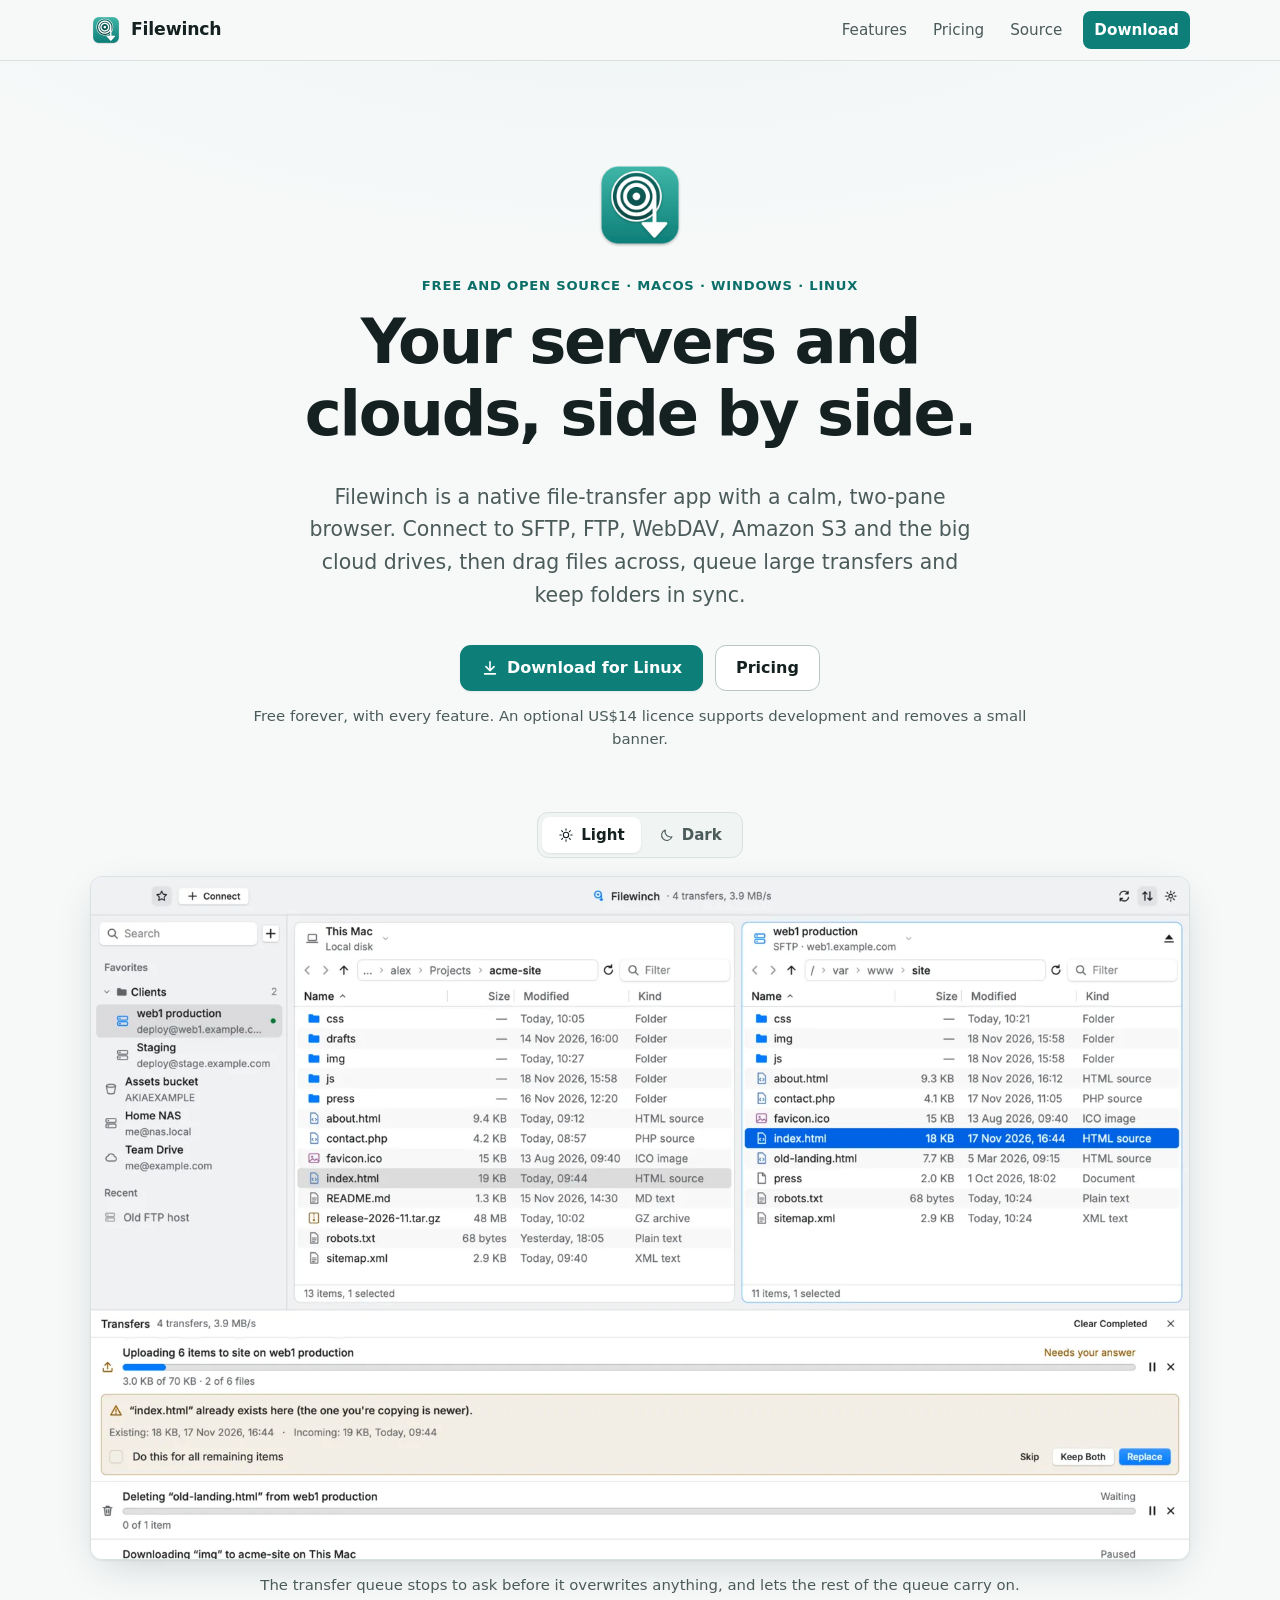
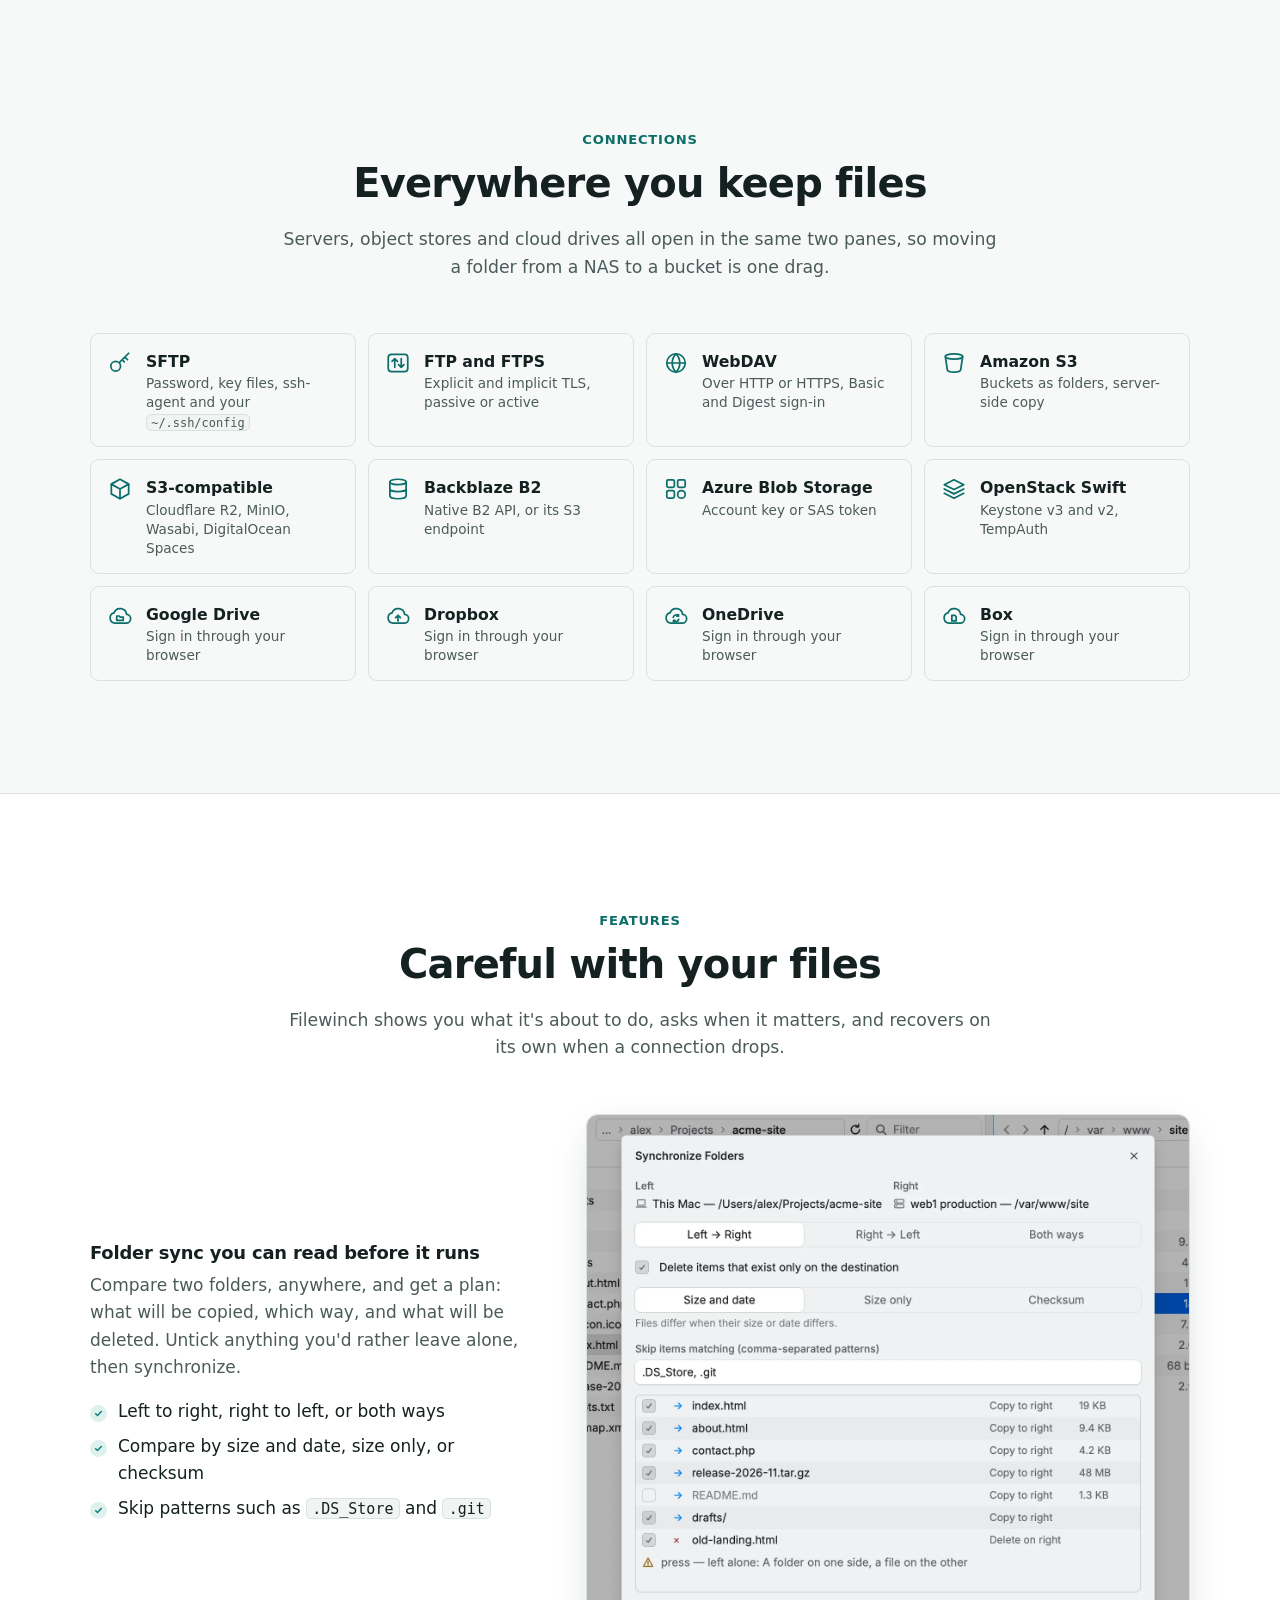
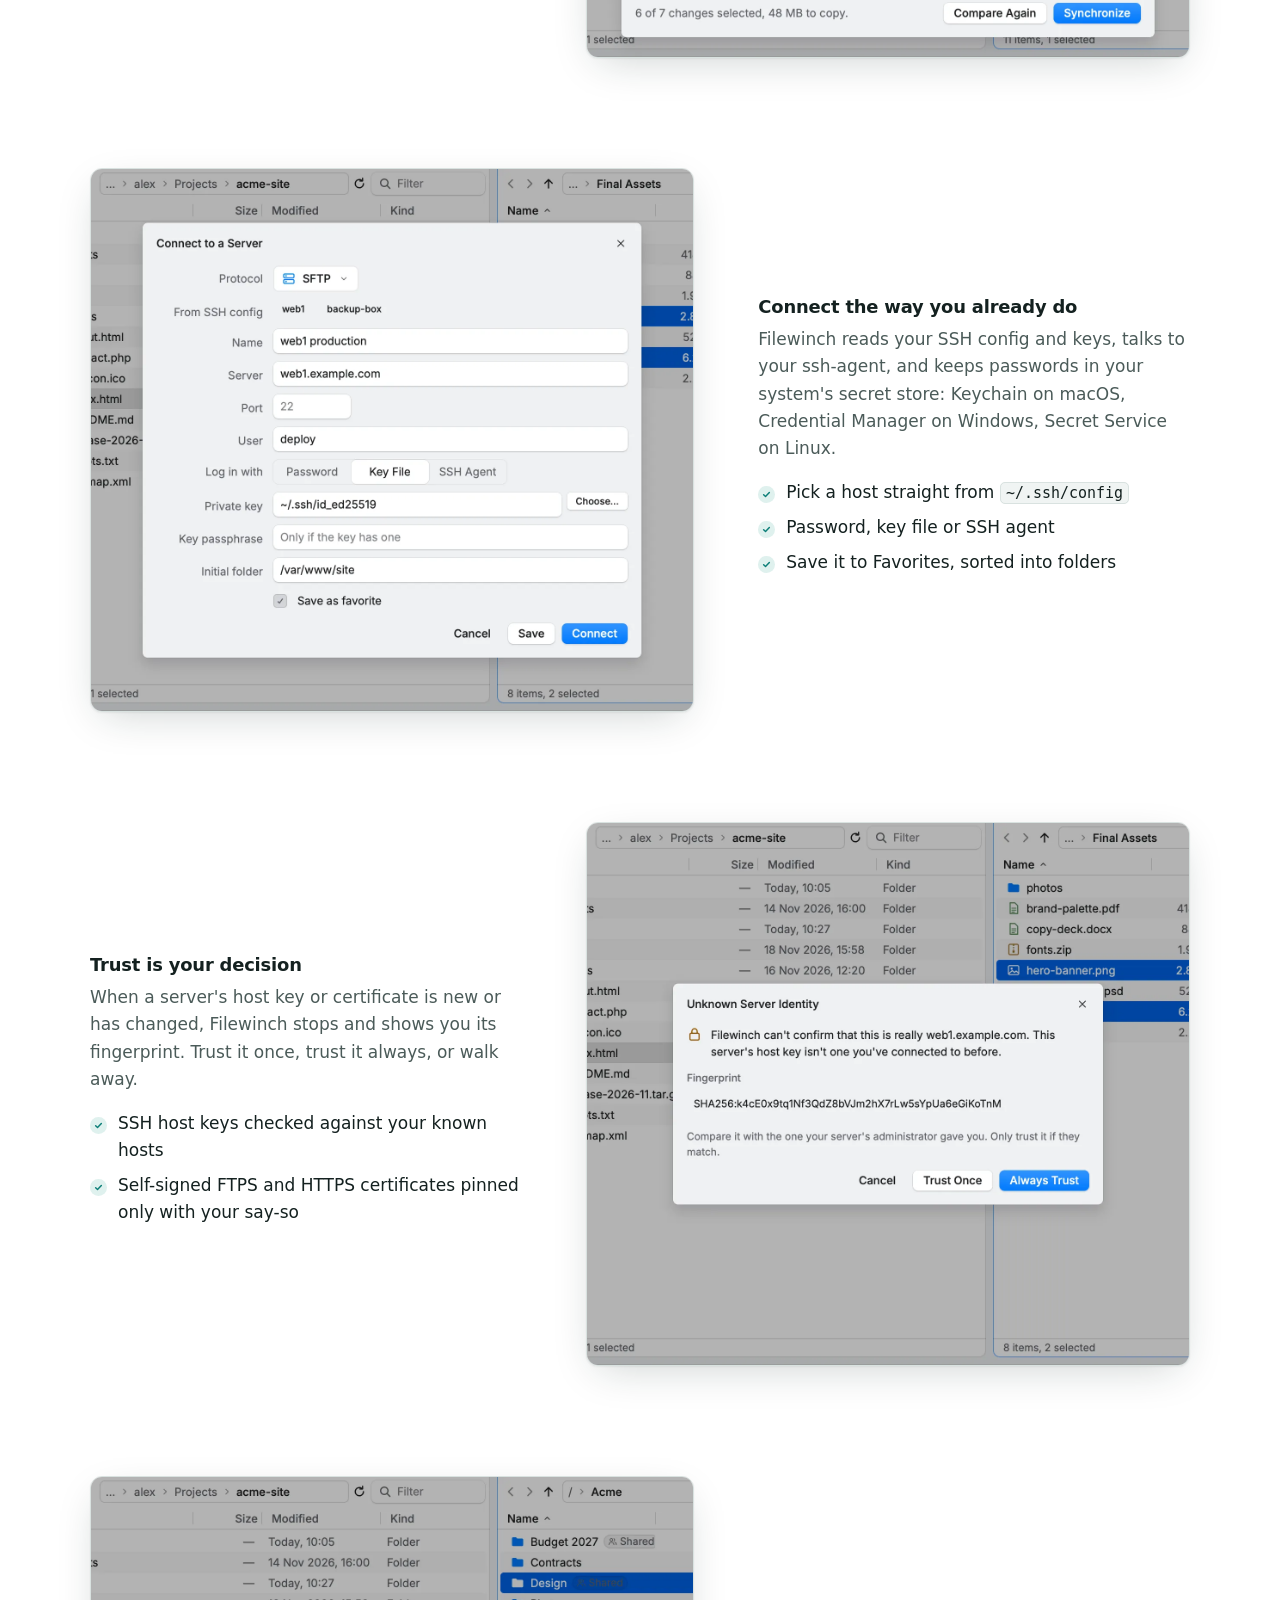
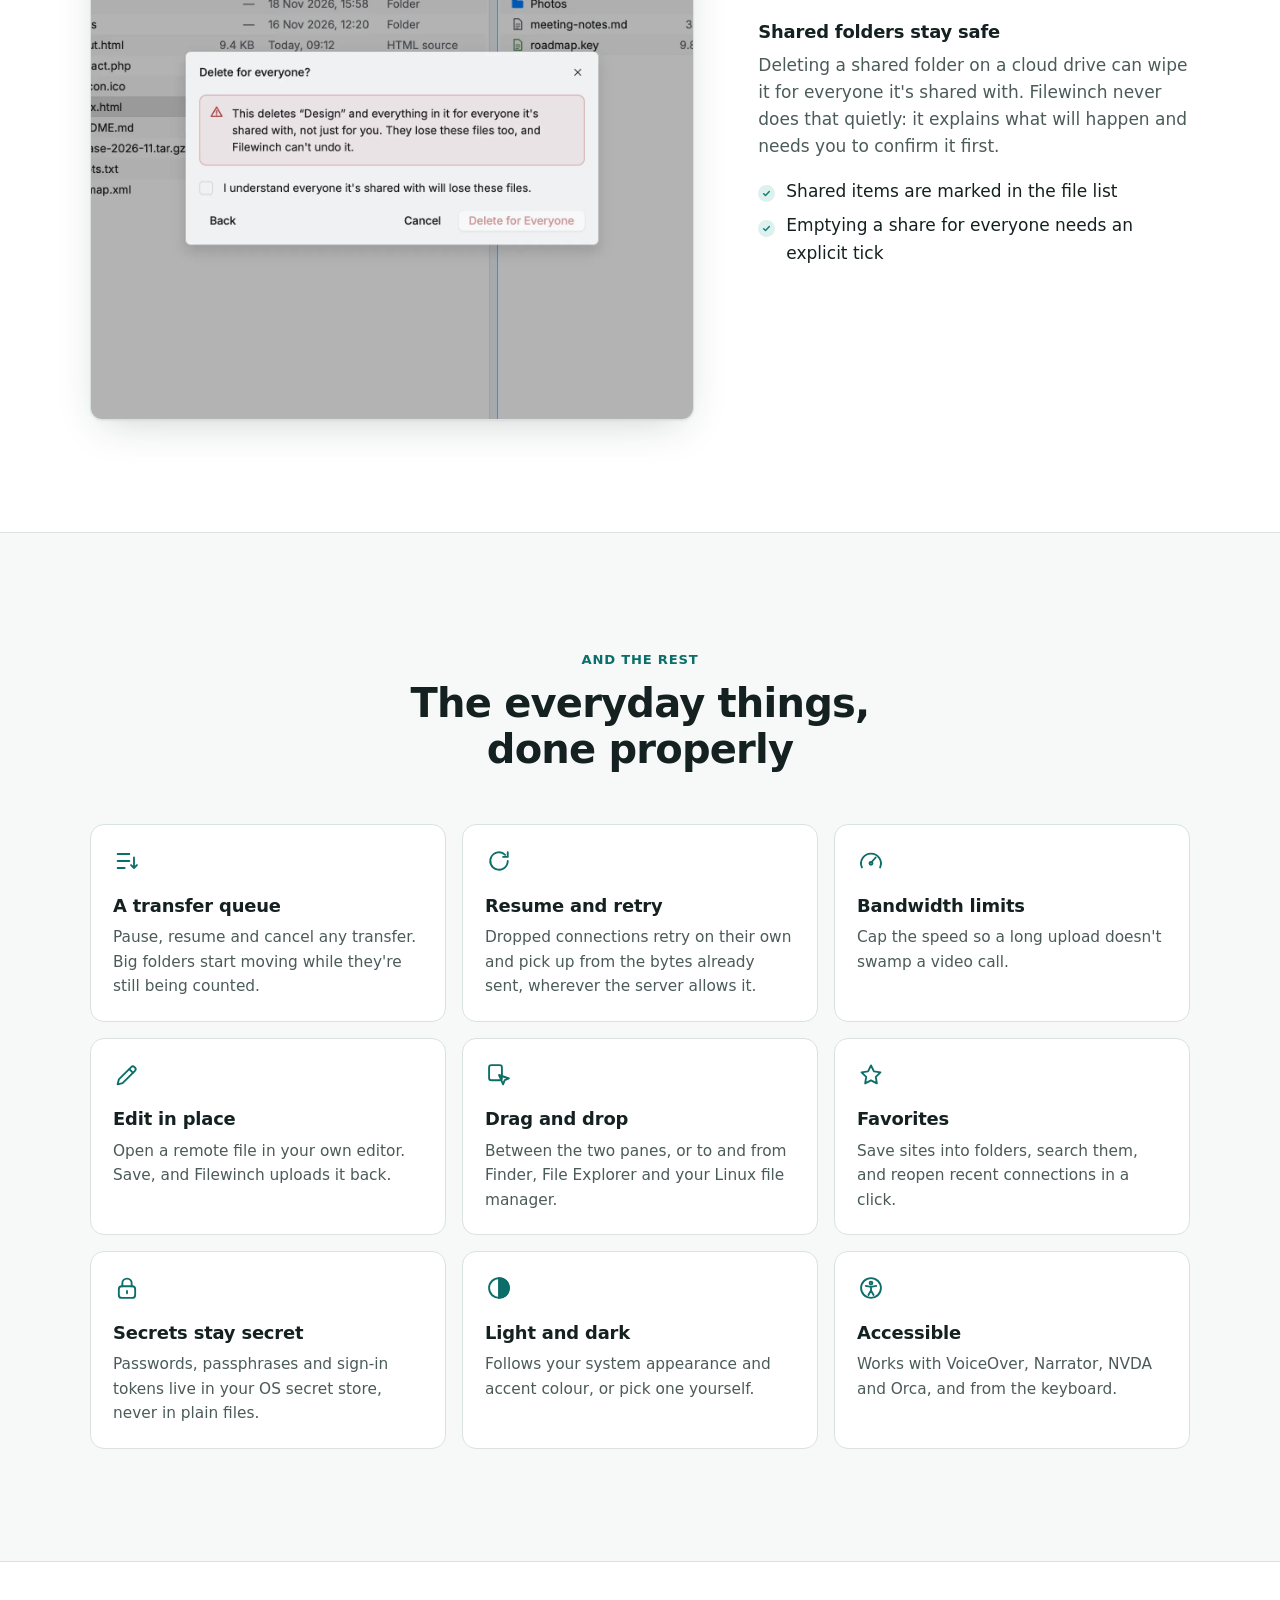
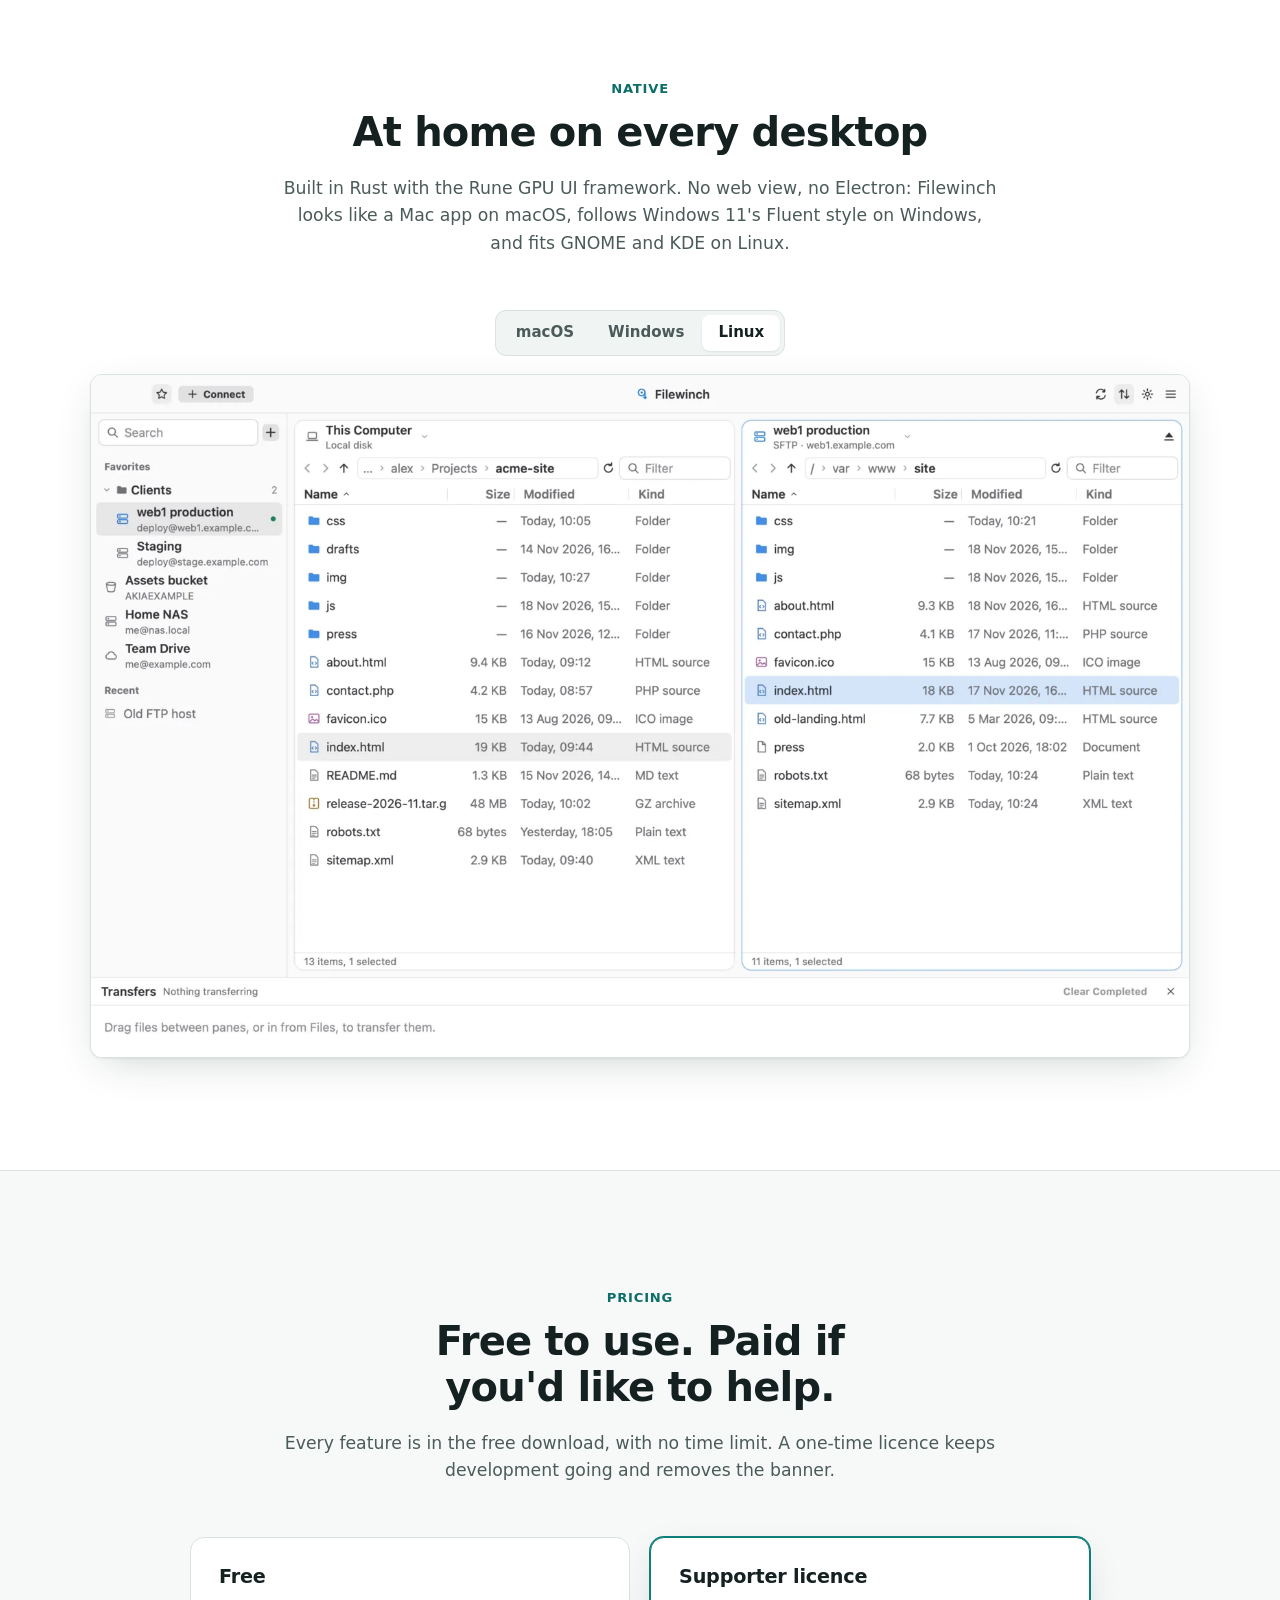
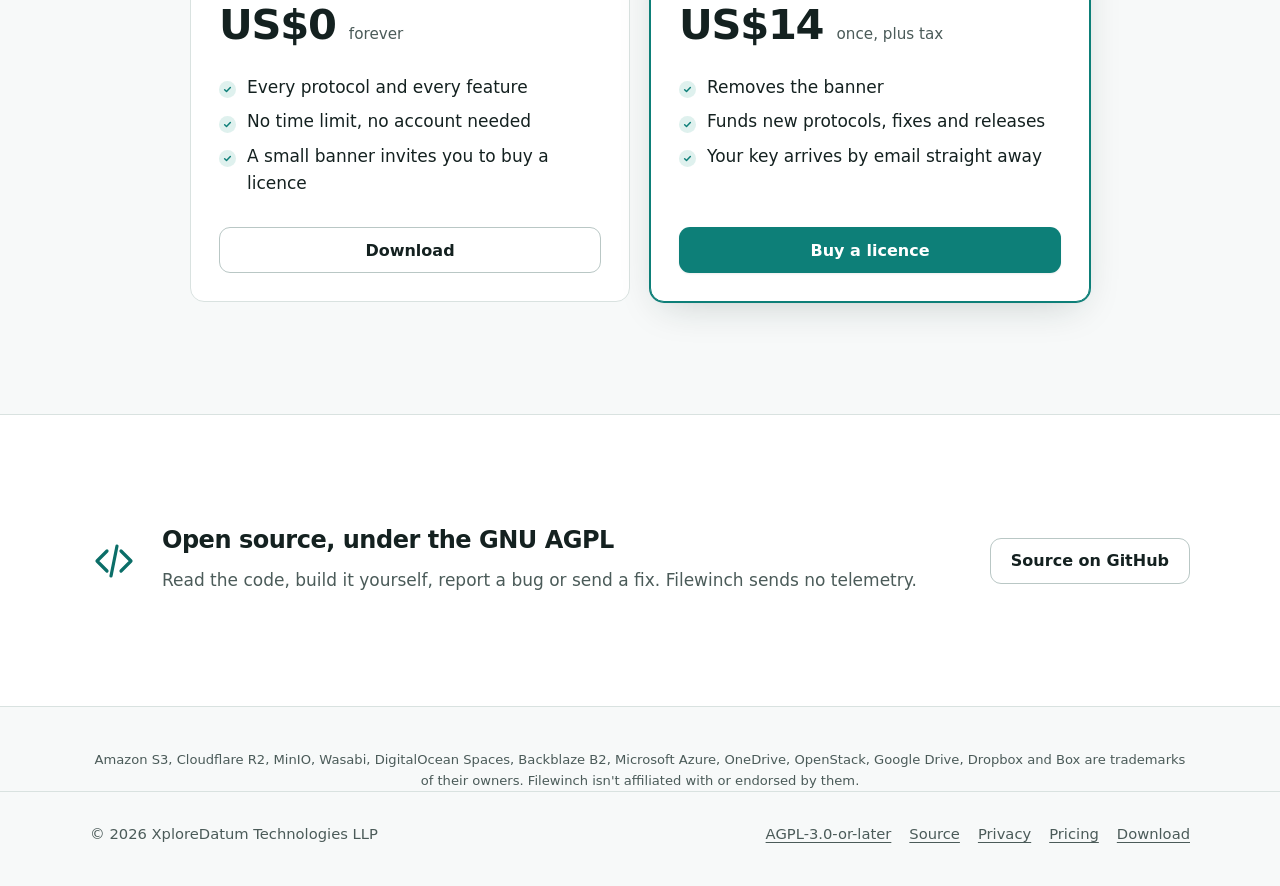
==== site/index.html @ 18785e93 "Filewinch 0.9.0 A native file-transfer app for macOS, Windows and Linux: SFTP, FTP/FTPS, WebDAV, S3 " ====
<!doctype html>
<html lang="en">
<head>
<meta charset="utf-8">
<meta name="viewport" content="width=device-width, initial-scale=1">
<title>Filewinch: native file transfer for SFTP, S3 and cloud drives</title>
<meta name="description" content="Filewinch is a free, open-source, native file-transfer app for macOS, Windows and Linux. A calm two-pane browser for SFTP, FTP, WebDAV, Amazon S3, Azure, Google Drive, Dropbox, OneDrive and Box, with a resumable transfer queue and folder sync.">
<link rel="canonical" href="https://xploredatum.github.io/filewinch/">
<meta name="color-scheme" content="light dark">
<meta name="theme-color" content="#f7f9f9" media="(prefers-color-scheme: light)">
<meta name="theme-color" content="#0d1312" media="(prefers-color-scheme: dark)">
<meta property="og:type" content="website">
<meta property="og:site_name" content="Filewinch">
<meta property="og:title" content="Filewinch: native file transfer for servers and clouds">
<meta property="og:description" content="A free, open-source two-pane file-transfer app for macOS, Windows and Linux. SFTP, FTP, WebDAV, S3, Azure, Google Drive, Dropbox, OneDrive, Box.">
<meta property="og:url" content="https://xploredatum.github.io/filewinch/">
<meta property="og:image" content="https://xploredatum.github.io/filewinch/assets/og.png">
<meta property="og:image:width" content="1200">
<meta property="og:image:height" content="630">
<meta property="og:image:alt" content="The Filewinch window: two file panes and a transfer queue, beside the Filewinch winch icon.">
<meta name="twitter:card" content="summary_large_image">
<link rel="icon" href="favicon.ico" sizes="any">
<link rel="icon" href="assets/icons/favicon.svg" type="image/svg+xml">
<link rel="apple-touch-icon" href="assets/icons/apple-touch-icon.png">
<link rel="stylesheet" href="assets/site.css">
<script>document.documentElement.className += " js";</script>
<script src="config.js" defer></script>
<script src="assets/site.js" defer></script>
<script type="application/ld+json">
{"@context":"https://schema.org","@type":"SoftwareApplication","name":"Filewinch","operatingSystem":"macOS, Windows, Linux","applicationCategory":"UtilitiesApplication","license":"https://www.gnu.org/licenses/agpl-3.0.html","url":"https://xploredatum.github.io/filewinch/","offers":[{"@type":"Offer","price":"0","priceCurrency":"USD"}],"author":{"@type":"Organization","name":"XploreDatum Technologies LLP"}}
</script>
</head>
<body>
<a class="skip" href="#main">Skip to content</a>
<header class="site-header">
  <div class="wrap">
    <a class="brand" href="./"><img src="assets/icons/icon-128.png" alt="" width="32" height="32"><span>Filewinch</span></a>
    <nav class="site-nav" aria-label="Main">
      <ul>
        <li class="opt"><a href="#features">Features</a></li>
        <li><a href="buy.html">Pricing</a></li>
        <li class="opt"><a href="https://github.com/XploreDatum/filewinch">Source</a></li>
        <li class="nav-cta"><a href="download.html">Download</a></li>
      </ul>
    </nav>
  </div>
</header>

<svg width="0" height="0" style="position:absolute" aria-hidden="true" focusable="false">
  <defs>
    <symbol id="i-key" viewBox="0 0 24 24" fill="none" stroke="currentColor" stroke-width="1.6" stroke-linecap="round" stroke-linejoin="round"><circle cx="8" cy="15" r="4.5"/><path d="M11.3 11.7 20 3M16.5 6.5l2.5 2.5M14 9l2 2"/></symbol>
    <symbol id="i-updown" viewBox="0 0 24 24" fill="none" stroke="currentColor" stroke-width="1.6" stroke-linecap="round" stroke-linejoin="round"><rect x="3" y="4" width="18" height="16" rx="3"/><path d="M9 16V8M6.5 10.5 9 8l2.5 2.5M15 8v8M12.5 13.5 15 16l2.5-2.5"/></symbol>
    <symbol id="i-globe" viewBox="0 0 24 24" fill="none" stroke="currentColor" stroke-width="1.6" stroke-linecap="round" stroke-linejoin="round"><circle cx="12" cy="12" r="8.5"/><path d="M3.5 12h17M12 3.5c2.4 2.4 3.5 5.3 3.5 8.5s-1.1 6.1-3.5 8.5c-2.4-2.4-3.5-5.3-3.5-8.5S9.6 5.9 12 3.5z"/></symbol>
    <symbol id="i-bucket" viewBox="0 0 24 24" fill="none" stroke="currentColor" stroke-width="1.6" stroke-linecap="round" stroke-linejoin="round"><ellipse cx="12" cy="6" rx="8" ry="2.5"/><path d="M4 6l1.8 12.2c.2 1.5 2.9 2.3 6.2 2.3s6-.8 6.2-2.3L20 6"/></symbol>
    <symbol id="i-cubes" viewBox="0 0 24 24" fill="none" stroke="currentColor" stroke-width="1.6" stroke-linecap="round" stroke-linejoin="round"><path d="M12 3 4 7.5v9L12 21l8-4.5v-9z"/><path d="M4 7.5 12 12l8-4.5M12 12v9"/></symbol>
    <symbol id="i-disks" viewBox="0 0 24 24" fill="none" stroke="currentColor" stroke-width="1.6" stroke-linecap="round" stroke-linejoin="round"><ellipse cx="12" cy="5.5" rx="7.5" ry="2.5"/><path d="M4.5 5.5v13c0 1.4 3.4 2.5 7.5 2.5s7.5-1.1 7.5-2.5v-13M4.5 12c0 1.4 3.4 2.5 7.5 2.5s7.5-1.1 7.5-2.5"/></symbol>
    <symbol id="i-blocks" viewBox="0 0 24 24" fill="none" stroke="currentColor" stroke-width="1.6" stroke-linecap="round" stroke-linejoin="round"><rect x="3.5" y="3.5" width="7" height="7" rx="1.5"/><rect x="13.5" y="3.5" width="7" height="7" rx="1.5"/><rect x="3.5" y="13.5" width="7" height="7" rx="1.5"/><rect x="13.5" y="13.5" width="7" height="7" rx="3.5"/></symbol>
    <symbol id="i-layers" viewBox="0 0 24 24" fill="none" stroke="currentColor" stroke-width="1.6" stroke-linecap="round" stroke-linejoin="round"><path d="M12 3.5 3 8l9 4.5L21 8z"/><path d="M3 12l9 4.5 9-4.5M3 16l9 4.5 9-4.5"/></symbol>
    <symbol id="i-cloud" viewBox="0 0 24 24" fill="none" stroke="currentColor" stroke-width="1.6" stroke-linecap="round" stroke-linejoin="round"><path d="M7 18.5h10.5a4 4 0 0 0 .6-8 6 6 0 0 0-11.6-1.4A4.8 4.8 0 0 0 7 18.5z"/></symbol>
    <symbol id="i-cloud-folder" viewBox="0 0 24 24" fill="none" stroke="currentColor" stroke-width="1.6" stroke-linecap="round" stroke-linejoin="round"><path d="M7 18.5h10.5a4 4 0 0 0 .6-8 6 6 0 0 0-11.6-1.4A4.8 4.8 0 0 0 7 18.5z"/><path d="M9 16v-4h2.2l.8 1H15v3z"/></symbol>
    <symbol id="i-cloud-up" viewBox="0 0 24 24" fill="none" stroke="currentColor" stroke-width="1.6" stroke-linecap="round" stroke-linejoin="round"><path d="M7 18.5h10.5a4 4 0 0 0 .6-8 6 6 0 0 0-11.6-1.4A4.8 4.8 0 0 0 7 18.5z"/><path d="M12 16.5v-5M9.8 13.5 12 11.3l2.2 2.2"/></symbol>
    <symbol id="i-cloud-sync" viewBox="0 0 24 24" fill="none" stroke="currentColor" stroke-width="1.6" stroke-linecap="round" stroke-linejoin="round"><path d="M7 18.5h10.5a4 4 0 0 0 .6-8 6 6 0 0 0-11.6-1.4A4.8 4.8 0 0 0 7 18.5z"/><path d="M9.5 13.2a2.6 2.6 0 0 1 4.6-1.2M14.5 15a2.6 2.6 0 0 1-4.6 1.2M14.3 10.8v1.4h-1.4M9.7 17.4V16h1.4"/></symbol>
    <symbol id="i-cloud-doc" viewBox="0 0 24 24" fill="none" stroke="currentColor" stroke-width="1.6" stroke-linecap="round" stroke-linejoin="round"><path d="M7 18.5h10.5a4 4 0 0 0 .6-8 6 6 0 0 0-11.6-1.4A4.8 4.8 0 0 0 7 18.5z"/><path d="M10 16.5v-5h2.8l1.2 1.2v3.8z"/></symbol>
    <symbol id="i-queue" viewBox="0 0 24 24" fill="none" stroke="currentColor" stroke-width="1.6" stroke-linecap="round" stroke-linejoin="round"><path d="M4 6h10M4 12h10M4 18h6"/><path d="M18 9v9M15.5 15.5 18 18l2.5-2.5"/></symbol>
    <symbol id="i-gauge" viewBox="0 0 24 24" fill="none" stroke="currentColor" stroke-width="1.6" stroke-linecap="round" stroke-linejoin="round"><path d="M4.2 17.5a8.5 8.5 0 1 1 15.6 0"/><path d="M12 13.5 16 9"/><circle cx="12" cy="14" r="1.3"/></symbol>
    <symbol id="i-pencil" viewBox="0 0 24 24" fill="none" stroke="currentColor" stroke-width="1.6" stroke-linecap="round" stroke-linejoin="round"><path d="M4 20l1-4.2L15.6 5.2a2 2 0 0 1 2.8 0l.4.4a2 2 0 0 1 0 2.8L8.2 19 4 20z"/><path d="M14 7l3 3"/></symbol>
    <symbol id="i-drag" viewBox="0 0 24 24" fill="none" stroke="currentColor" stroke-width="1.6" stroke-linecap="round" stroke-linejoin="round"><rect x="3.5" y="3.5" width="11" height="13" rx="2"/><path d="M12 12l8.5 3-3.6 1.4-1.4 3.6z"/></symbol>
    <symbol id="i-star" viewBox="0 0 24 24" fill="none" stroke="currentColor" stroke-width="1.6" stroke-linecap="round" stroke-linejoin="round"><path d="M12 3.8l2.5 5.1 5.6.8-4 3.9.9 5.6-5-2.6-5 2.6.9-5.6-4-3.9 5.6-.8z"/></symbol>
    <symbol id="i-lock" viewBox="0 0 24 24" fill="none" stroke="currentColor" stroke-width="1.6" stroke-linecap="round" stroke-linejoin="round"><rect x="5" y="10.5" width="14" height="10" rx="2.5"/><path d="M8 10.5V8a4 4 0 0 1 8 0v2.5M12 14.5v2"/></symbol>
    <symbol id="i-access" viewBox="0 0 24 24" fill="none" stroke="currentColor" stroke-width="1.6" stroke-linecap="round" stroke-linejoin="round"><circle cx="12" cy="12" r="8.5"/><circle cx="12" cy="7.8" r="1.2"/><path d="M7.5 10.2 12 11l4.5-.8M12 11v3l-2.2 4M12 14l2.2 4"/></symbol>
    <symbol id="i-contrast" viewBox="0 0 24 24" fill="none" stroke="currentColor" stroke-width="1.6" stroke-linecap="round" stroke-linejoin="round"><circle cx="12" cy="12" r="8.5"/><path d="M12 3.5v17a8.5 8.5 0 0 0 0-17z" fill="currentColor"/></symbol>
    <symbol id="i-retry" viewBox="0 0 24 24" fill="none" stroke="currentColor" stroke-width="1.6" stroke-linecap="round" stroke-linejoin="round"><path d="M19.5 12a7.5 7.5 0 1 1-2.2-5.3"/><path d="M19.5 4.5v4h-4"/></symbol>
    <symbol id="i-sun" viewBox="0 0 24 24" fill="none" stroke="currentColor" stroke-width="1.6" stroke-linecap="round"><circle cx="12" cy="12" r="4"/><path d="M12 2.8v2M12 19.2v2M2.8 12h2M19.2 12h2M5.5 5.5l1.4 1.4M17.1 17.1l1.4 1.4M5.5 18.5l1.4-1.4M17.1 6.9l1.4-1.4"/></symbol>
    <symbol id="i-moon" viewBox="0 0 24 24" fill="none" stroke="currentColor" stroke-width="1.6" stroke-linecap="round" stroke-linejoin="round"><path d="M19.5 14.5A8 8 0 0 1 9.5 4.5a8 8 0 1 0 10 10z"/></symbol>
    <symbol id="i-code" viewBox="0 0 24 24" fill="none" stroke="currentColor" stroke-width="1.6" stroke-linecap="round" stroke-linejoin="round"><path d="M8.5 7 3.5 12l5 5M15.5 7l5 5-5 5M13.5 4.5l-3 15"/></symbol>
  </defs>
</svg>

<main id="main">
  <section class="hero" aria-labelledby="hero-title">
    <div class="wrap">
      <div class="intro">
        <img class="app-icon" src="assets/icons/icon-256.png" alt="" width="96" height="96">
        <span class="kicker">Free and open source · macOS · Windows · Linux</span>
        <h1 id="hero-title">Your servers and clouds, side by side.</h1>
        <p class="lede">Filewinch is a native file-transfer app with a calm, two-pane browser. Connect to SFTP, FTP, WebDAV, Amazon S3 and the big cloud drives, then drag files across, queue large transfers and keep folders in sync.</p>
        <div class="cta-row">
          <a class="btn btn-primary" href="download.html"><svg aria-hidden="true" viewBox="0 0 20 20" fill="none" stroke="currentColor" stroke-width="1.8" stroke-linecap="round" stroke-linejoin="round"><path d="M10 3v10M5.5 8.5 10 13l4.5-4.5M4 16.5h12"/></svg><span data-download-label>Download Filewinch</span></a>
          <a class="btn btn-secondary" href="buy.html">Pricing</a>
        </div>
        <p class="cta-note">Free forever, with every feature. An optional US$14 licence supports development and removes a small banner.</p>
      </div>

      <div class="showcase">
        <div class="tablist" role="tablist" aria-label="Appearance">
          <button type="button" role="tab" id="t-light" aria-controls="p-light" aria-selected="true"><svg aria-hidden="true"><use href="#i-sun"/></svg>Light</button>
          <button type="button" role="tab" id="t-dark" aria-controls="p-dark" aria-selected="false" tabindex="-1"><svg aria-hidden="true"><use href="#i-moon"/></svg>Dark</button>
        </div>
        <div class="frame" role="tabpanel" id="p-light" aria-labelledby="t-light" tabindex="0">
          <img src="assets/shots/macos-transfers.webp" width="1600" height="994" fetchpriority="high" alt="Filewinch in light mode on macOS. Favorites on the left, the local acme-site folder and the web1 production server in two panes, and the transfer queue below: an upload asks whether to replace index.html, skip it or keep both, while a delete waits and a download is paused.">
        </div>
        <div class="frame" role="tabpanel" id="p-dark" aria-labelledby="t-dark" tabindex="0" hidden>
          <img src="assets/shots/macos-transfers-dark.webp" width="1600" height="994" loading="lazy" alt="The same Filewinch window in dark mode: two panes, Favorites and the transfer queue with its replace, skip or keep both question.">
        </div>
        <p class="caption">The transfer queue stops to ask before it overwrites anything, and lets the rest of the queue carry on.</p>
      </div>
    </div>
  </section>

  <section class="section" id="protocols" aria-labelledby="protocols-title">
    <div class="wrap">
      <div class="section-head">
        <span class="kicker">Connections</span>
        <h2 id="protocols-title">Everywhere you keep files</h2>
        <p>Servers, object stores and cloud drives all open in the same two panes, so moving a folder from a NAS to a bucket is one drag.</p>
      </div>
      <ul class="protocols">
        <li><svg aria-hidden="true"><use href="#i-key"/></svg><div><strong>SFTP</strong><span>Password, key files, ssh-agent and your <code>~/.ssh/config</code></span></div></li>
        <li><svg aria-hidden="true"><use href="#i-updown"/></svg><div><strong>FTP and FTPS</strong><span>Explicit and implicit TLS, passive or active</span></div></li>
        <li><svg aria-hidden="true"><use href="#i-globe"/></svg><div><strong>WebDAV</strong><span>Over HTTP or HTTPS, Basic and Digest sign-in</span></div></li>
        <li><svg aria-hidden="true"><use href="#i-bucket"/></svg><div><strong>Amazon S3</strong><span>Buckets as folders, server-side copy</span></div></li>
        <li><svg aria-hidden="true"><use href="#i-cubes"/></svg><div><strong>S3-compatible</strong><span>Cloudflare R2, MinIO, Wasabi, DigitalOcean Spaces</span></div></li>
        <li><svg aria-hidden="true"><use href="#i-disks"/></svg><div><strong>Backblaze B2</strong><span>Native B2 API, or its S3 endpoint</span></div></li>
        <li><svg aria-hidden="true"><use href="#i-blocks"/></svg><div><strong>Azure Blob Storage</strong><span>Account key or SAS token</span></div></li>
        <li><svg aria-hidden="true"><use href="#i-layers"/></svg><div><strong>OpenStack Swift</strong><span>Keystone v3 and v2, TempAuth</span></div></li>
        <li><svg aria-hidden="true"><use href="#i-cloud-folder"/></svg><div><strong>Google Drive</strong><span>Sign in through your browser</span></div></li>
        <li><svg aria-hidden="true"><use href="#i-cloud-up"/></svg><div><strong>Dropbox</strong><span>Sign in through your browser</span></div></li>
        <li><svg aria-hidden="true"><use href="#i-cloud-sync"/></svg><div><strong>OneDrive</strong><span>Sign in through your browser</span></div></li>
        <li><svg aria-hidden="true"><use href="#i-cloud-doc"/></svg><div><strong>Box</strong><span>Sign in through your browser</span></div></li>
      </ul>
    </div>
  </section>

  <section class="section band" id="features" aria-labelledby="features-title">
    <div class="wrap">
      <div class="section-head">
        <span class="kicker">Features</span>
        <h2 id="features-title">Careful with your files</h2>
        <p>Filewinch shows you what it's about to do, asks when it matters, and recovers on its own when a connection drops.</p>
      </div>

      <div class="feature">
        <div class="copy">
          <h3>Folder sync you can read before it runs</h3>
          <p>Compare two folders, anywhere, and get a plan: what will be copied, which way, and what will be deleted. Untick anything you'd rather leave alone, then synchronize.</p>
          <ul class="ticks">
            <li>Left to right, right to left, or both ways</li>
            <li>Compare by size and date, size only, or checksum</li>
            <li>Skip patterns such as <code>.DS_Store</code> and <code>.git</code></li>
          </ul>
        </div>
        <div class="frame">
          <picture>
            <source srcset="assets/shots/macos-sync-dark.webp" media="(prefers-color-scheme: dark)">
            <img src="assets/shots/macos-sync.webp" width="1400" height="1260" loading="lazy" alt="The Synchronize Folders sheet: left to right from acme-site to the web1 production server, comparing size and date, listing six files to copy and one to delete, with one change unticked.">
          </picture>
        </div>
      </div>

      <div class="feature flip">
        <div class="copy">
          <h3>Connect the way you already do</h3>
          <p>Filewinch reads your SSH config and keys, talks to your ssh-agent, and keeps passwords in your system's secret store: Keychain on macOS, Credential Manager on Windows, Secret Service on Linux.</p>
          <ul class="ticks">
            <li>Pick a host straight from <code>~/.ssh/config</code></li>
            <li>Password, key file or SSH agent</li>
            <li>Save it to Favorites, sorted into folders</li>
          </ul>
        </div>
        <div class="frame">
          <picture>
            <source srcset="assets/shots/macos-connect-sftp-dark.webp" media="(prefers-color-scheme: dark)">
            <img src="assets/shots/macos-connect-sftp.webp" width="1400" height="1260" loading="lazy" alt="The Connect to a Server sheet for SFTP: hosts from the SSH config, server web1.example.com, port 22, user deploy, logging in with the key file ~/.ssh/id_ed25519, and an initial folder.">
          </picture>
        </div>
      </div>

      <div class="feature">
        <div class="copy">
          <h3>Trust is your decision</h3>
          <p>When a server's host key or certificate is new or has changed, Filewinch stops and shows you its fingerprint. Trust it once, trust it always, or walk away.</p>
          <ul class="ticks">
            <li>SSH host keys checked against your known hosts</li>
            <li>Self-signed FTPS and HTTPS certificates pinned only with your say-so</li>
          </ul>
        </div>
        <div class="frame">
          <picture>
            <source srcset="assets/shots/macos-trust-dark.webp" media="(prefers-color-scheme: dark)">
            <img src="assets/shots/macos-trust.webp" width="1400" height="1260" loading="lazy" alt="An Unknown Server Identity alert: Filewinch can't confirm this is really web1.example.com, shows the SHA256 fingerprint, and offers Cancel, Trust Once and Always Trust.">
          </picture>
        </div>
      </div>

      <div class="feature flip">
        <div class="copy">
          <h3>Shared folders stay safe</h3>
          <p>Deleting a shared folder on a cloud drive can wipe it for everyone it's shared with. Filewinch never does that quietly: it explains what will happen and needs you to confirm it first.</p>
          <ul class="ticks">
            <li>Shared items are marked in the file list</li>
            <li>Emptying a share for everyone needs an explicit tick</li>
          </ul>
        </div>
        <div class="frame">
          <picture>
            <source srcset="assets/shots/macos-delete-shared-everyone-dark.webp" media="(prefers-color-scheme: dark)">
            <img src="assets/shots/macos-delete-shared-everyone.webp" width="1400" height="1260" loading="lazy" alt="A Delete for everyone? dialog over a Dropbox folder: deleting the shared Design folder removes it for everyone it's shared with, and the Delete for Everyone button stays disabled until the person ticks that they understand.">
          </picture>
        </div>
      </div>
    </div>
  </section>

  <section class="section" id="details" aria-labelledby="details-title">
    <div class="wrap">
      <div class="section-head">
        <span class="kicker">And the rest</span>
        <h2 id="details-title">The everyday things, done properly</h2>
      </div>
      <div class="cards">
        <div class="card"><svg aria-hidden="true"><use href="#i-queue"/></svg><h3>A transfer queue</h3><p>Pause, resume and cancel any transfer. Big folders start moving while they're still being counted.</p></div>
        <div class="card"><svg aria-hidden="true"><use href="#i-retry"/></svg><h3>Resume and retry</h3><p>Dropped connections retry on their own and pick up from the bytes already sent, wherever the server allows it.</p></div>
        <div class="card"><svg aria-hidden="true"><use href="#i-gauge"/></svg><h3>Bandwidth limits</h3><p>Cap the speed so a long upload doesn't swamp a video call.</p></div>
        <div class="card"><svg aria-hidden="true"><use href="#i-pencil"/></svg><h3>Edit in place</h3><p>Open a remote file in your own editor. Save, and Filewinch uploads it back.</p></div>
        <div class="card"><svg aria-hidden="true"><use href="#i-drag"/></svg><h3>Drag and drop</h3><p>Between the two panes, or to and from Finder, File Explorer and your Linux file manager.</p></div>
        <div class="card"><svg aria-hidden="true"><use href="#i-star"/></svg><h3>Favorites</h3><p>Save sites into folders, search them, and reopen recent connections in a click.</p></div>
        <div class="card"><svg aria-hidden="true"><use href="#i-lock"/></svg><h3>Secrets stay secret</h3><p>Passwords, passphrases and sign-in tokens live in your OS secret store, never in plain files.</p></div>
        <div class="card"><svg aria-hidden="true"><use href="#i-contrast"/></svg><h3>Light and dark</h3><p>Follows your system appearance and accent colour, or pick one yourself.</p></div>
        <div class="card"><svg aria-hidden="true"><use href="#i-access"/></svg><h3>Accessible</h3><p>Works with VoiceOver, Narrator, NVDA and Orca, and from the keyboard.</p></div>
      </div>
    </div>
  </section>

  <section class="section band" id="native" aria-labelledby="native-title">
    <div class="wrap">
      <div class="section-head">
        <span class="kicker">Native</span>
        <h2 id="native-title">At home on every desktop</h2>
        <p>Built in Rust with the Rune GPU UI framework. No web view, no Electron: Filewinch looks like a Mac app on macOS, follows Windows 11's Fluent style on Windows, and fits GNOME and KDE on Linux.</p>
      </div>
      <div class="showcase" style="margin-top:0">
        <div class="tablist" role="tablist" aria-label="Operating system" data-follow-os>
          <button type="button" role="tab" id="t-mac" data-os="macos" aria-controls="p-mac" aria-selected="true">macOS</button>
          <button type="button" role="tab" id="t-win" data-os="windows" aria-controls="p-win" aria-selected="false" tabindex="-1">Windows</button>
          <button type="button" role="tab" id="t-lin" data-os="linux" aria-controls="p-lin" aria-selected="false" tabindex="-1">Linux</button>
        </div>
        <div class="frame" role="tabpanel" id="p-mac" aria-labelledby="t-mac" tabindex="0">
          <picture>
            <source srcset="assets/shots/macos-remote-dark.webp" media="(prefers-color-scheme: dark)">
            <img src="assets/shots/macos-remote.webp" width="1600" height="994" loading="lazy" alt="Filewinch on macOS: a centred title, Favorites in a sidebar, the local acme-site folder on the left and the web1 production SFTP server on the right.">
          </picture>
        </div>
        <div class="frame" role="tabpanel" id="p-win" aria-labelledby="t-win" tabindex="0" hidden>
          <picture>
            <source srcset="assets/shots/windows-remote-dark.webp" media="(prefers-color-scheme: dark)">
            <img src="assets/shots/windows-remote.webp" width="1600" height="994" loading="lazy" alt="Filewinch on Windows 11: the title at the top left in Fluent style, with yellow folders, Favorites, and the local and server panes side by side.">
          </picture>
        </div>
        <div class="frame" role="tabpanel" id="p-lin" aria-labelledby="t-lin" tabindex="0" hidden>
          <picture>
            <source srcset="assets/shots/linux-remote-dark.webp" media="(prefers-color-scheme: dark)">
            <img src="assets/shots/linux-remote.webp" width="1600" height="994" loading="lazy" alt="Filewinch on Linux in a GNOME-style look: Favorites, and the local and server panes side by side.">
          </picture>
        </div>
      </div>
    </div>
  </section>

  <section class="section" id="pricing" aria-labelledby="pricing-title">
    <div class="wrap">
      <div class="section-head">
        <span class="kicker">Pricing</span>
        <h2 id="pricing-title">Free to use. Paid if you'd like to help.</h2>
        <p>Every feature is in the free download, with no time limit. A one-time licence keeps development going and removes the banner.</p>
      </div>
      <div class="plans">
        <div class="plan">
          <h3>Free</h3>
          <p class="price">US$0 <small>forever</small></p>
          <ul class="ticks">
            <li>Every protocol and every feature</li>
            <li>No time limit, no account needed</li>
            <li>A small banner invites you to buy a licence</li>
          </ul>
          <a class="btn btn-secondary" href="download.html">Download</a>
        </div>
        <div class="plan featured">
          <h3>Supporter licence</h3>
          <p class="price">US$14 <small>once, plus tax</small></p>
          <ul class="ticks">
            <li>Removes the banner</li>
            <li>Funds new protocols, fixes and releases</li>
            <li>Your key arrives by email straight away</li>
          </ul>
          <a class="btn btn-primary" href="buy.html">Buy a licence</a>
        </div>
      </div>
    </div>
  </section>

  <section class="section band" aria-labelledby="oss-title">
    <div class="wrap oss">
      <svg aria-hidden="true"><use href="#i-code"/></svg>
      <div>
        <h2 id="oss-title" style="font-size:1.5rem">Open source, under the GNU AGPL</h2>
        <p>Read the code, build it yourself, report a bug or send a fix. Filewinch sends no telemetry.</p>
      </div>
      <a class="btn btn-secondary" href="https://github.com/XploreDatum/filewinch">Source on GitHub</a>
    </div>
  </section>

  <p class="wrap caption" style="padding:28px var(--gutter) 0;font-size:0.82rem">Amazon S3, Cloudflare R2, MinIO, Wasabi, DigitalOcean Spaces, Backblaze B2, Microsoft Azure, OneDrive, OpenStack, Google Drive, Dropbox and Box are trademarks of their owners. Filewinch isn't affiliated with or endorsed by them.</p>
</main>

<footer class="site-footer">
  <div class="wrap">
    <p style="margin:0">© 2026 XploreDatum Technologies LLP</p>
    <ul>
      <li><a href="license.html">AGPL-3.0-or-later</a></li>
      <li><a href="https://github.com/XploreDatum/filewinch">Source</a></li>
      <li><a href="privacy.html">Privacy</a></li>
      <li><a href="buy.html">Pricing</a></li>
      <li><a href="download.html">Download</a></li>
    </ul>
  </div>
</footer>
</body>
</html>
---- site/assets/site.css ----
/* Filewinch site. One stylesheet, system fonts, light and dark from prefers-color-scheme. */

:root {
  color-scheme: light dark;
  --bg: #f7f9f9;
  --bg-tint: #eef5f4;
  --surface: #ffffff;
  --surface-2: #f0f4f3;
  --text: #142120;
  --muted: #4b5b59;
  --border: #d9e2e0;
  --border-strong: #b9c7c5;
  --accent: #0b6e68;          /* links, focus: 5.9:1 on white */
  --accent-fill: #0d7f78;     /* buttons: white text 4.9:1 */
  --accent-fill-hover: #0a6b65;
  --on-accent: #ffffff;
  --accent-soft: #dff1ee;
  --tab-on: #ffffff;
  --warn-bg: #fff6e0;
  --warn-text: #6b4a00;
  --shadow: 0 1px 2px rgb(16 40 38 / 0.06), 0 12px 40px -12px rgb(16 40 38 / 0.22);
  --shadow-sm: 0 1px 2px rgb(16 40 38 / 0.08);
  --radius: 14px;
  --radius-sm: 9px;
  --max: 1180px;
  --gutter: clamp(16px, 4vw, 40px);
  --font: -apple-system, BlinkMacSystemFont, "Segoe UI Variable Text", "Segoe UI", system-ui, "Cantarell", "Ubuntu", "Noto Sans", Roboto, "Helvetica Neue", Arial, sans-serif;
  --mono: ui-monospace, "SF Mono", "Cascadia Mono", "JetBrains Mono", Menlo, Consolas, "DejaVu Sans Mono", monospace;
}

@media (prefers-color-scheme: dark) {
  :root {
    --bg: #0d1312;
    --bg-tint: #10201e;
    --surface: #141c1b;
    --surface-2: #1a2423;
    --text: #e6eeed;
    --muted: #a2b2b0;
    --border: #273432;
    --border-strong: #3a4a48;
    --accent: #5fcfc1;
    --accent-fill: #3fb6a8;
    --accent-fill-hover: #5cc8ba;
    --on-accent: #04211f;
    --accent-soft: #123331;
  --tab-on: #2e3d3b;
    --warn-bg: #2d2611;
    --warn-text: #f0d48a;
    --shadow: 0 1px 2px rgb(0 0 0 / 0.4), 0 18px 50px -16px rgb(0 0 0 / 0.7);
    --shadow-sm: 0 1px 2px rgb(0 0 0 / 0.4);
  }
}

*, *::before, *::after { box-sizing: border-box; }
html { -webkit-text-size-adjust: 100%; text-size-adjust: 100%; scroll-behavior: smooth; }
body {
  margin: 0;
  background: var(--bg);
  color: var(--text);
  font: 17px/1.6 var(--font);
  -webkit-font-smoothing: antialiased;
  overflow-x: hidden;
}
img { max-width: 100%; height: auto; display: block; }
a { color: var(--accent); text-underline-offset: 0.18em; text-decoration-thickness: 1px; }
a:hover { text-decoration-thickness: 2px; }
h1, h2, h3 { line-height: 1.15; letter-spacing: -0.02em; margin: 0 0 0.5em; text-wrap: balance; }
h1 { font-size: clamp(2.2rem, 5.6vw, 3.9rem); font-weight: 750; letter-spacing: -0.035em; }
h2 { font-size: clamp(1.65rem, 3.4vw, 2.5rem); font-weight: 720; }
h3 { font-size: 1.12rem; font-weight: 650; letter-spacing: -0.01em; }
p { margin: 0 0 1em; }
code, kbd { white-space: nowrap; font-family: var(--mono); font-size: 0.88em; background: var(--surface-2); border: 1px solid var(--border); border-radius: 5px; padding: 0.05em 0.35em; }
:focus-visible { outline: 3px solid var(--accent); outline-offset: 3px; border-radius: 6px; }

.skip { position: absolute; left: 12px; top: 12px; z-index: 10; background: var(--surface); color: var(--text); padding: 10px 14px; border-radius: 8px; box-shadow: var(--shadow); transform: translateY(-200%); visibility: hidden; }
.skip:focus { transform: none; visibility: visible; }
.visually-hidden { position: absolute !important; width: 1px; height: 1px; overflow: hidden; clip: rect(0 0 0 0); clip-path: inset(50%); white-space: nowrap; }

.wrap { max-width: var(--max); margin: 0 auto; padding: 0 var(--gutter); }
.narrow { max-width: 760px; }

/* Header */
.site-header {
  position: sticky; top: 0; z-index: 5;
  background: color-mix(in srgb, var(--bg) 86%, transparent);
  -webkit-backdrop-filter: saturate(1.6) blur(14px);
  backdrop-filter: saturate(1.6) blur(14px);
  border-bottom: 1px solid var(--border);
}
.site-header .wrap { display: flex; align-items: center; gap: 16px; min-height: 60px; }
.brand { display: inline-flex; align-items: center; gap: 9px; color: var(--text); text-decoration: none; font-weight: 700; font-size: 1.08rem; letter-spacing: -0.01em; }
.brand img { width: 32px; height: 32px; }
.site-nav { margin-left: auto; }
.site-nav ul { display: flex; align-items: center; gap: 4px; list-style: none; margin: 0; padding: 0; }
.site-nav a { display: block; padding: 7px 11px; border-radius: 8px; color: var(--muted); text-decoration: none; font-size: 0.95rem; font-weight: 520; }
.site-nav a:hover { color: var(--text); background: var(--surface-2); }
.site-nav a[aria-current="page"] { color: var(--text); background: var(--surface-2); }
.site-nav .nav-cta a { background: var(--accent-fill); color: var(--on-accent); font-weight: 600; margin-left: 6px; }
.site-nav .nav-cta a:hover { background: var(--accent-fill-hover); color: var(--on-accent); }
@media (max-width: 640px) {
  .site-nav .opt { display: none; }
  .site-nav a { padding: 7px 8px; }
  .brand span { font-size: 1rem; }
}

/* Buttons */
.btn {
  display: inline-flex; align-items: center; justify-content: center; gap: 8px;
  min-height: 46px; padding: 10px 20px; border-radius: 11px;
  font: 600 1rem/1.2 var(--font); text-decoration: none; cursor: pointer;
  border: 1px solid transparent; transition: background-color .15s, border-color .15s, transform .15s;
}
.btn-primary { background: var(--accent-fill); color: var(--on-accent); box-shadow: var(--shadow-sm); }
.btn-primary:hover { background: var(--accent-fill-hover); }
.btn-secondary { background: var(--surface); color: var(--text); border-color: var(--border-strong); }
.btn-secondary:hover { border-color: var(--accent); }
.btn-small { min-height: 38px; padding: 7px 14px; font-size: 0.93rem; border-radius: 9px; }
.btn[aria-disabled="true"] { opacity: 0.75; }
.btn svg { width: 18px; height: 18px; flex: none; }
.btn .sub { font-weight: 450; opacity: 0.85; font-size: 0.88em; }

/* Hero */
.hero { padding: clamp(48px, 8vw, 96px) 0 0; background: radial-gradient(1200px 500px at 50% -10%, var(--bg-tint), transparent 70%); }
.hero .intro { text-align: center; max-width: 820px; margin: 0 auto; }
.hero .app-icon { width: 96px; height: 96px; margin: 0 auto 18px; }
.lede { font-size: clamp(1.08rem, 2.1vw, 1.28rem); color: var(--muted); max-width: 680px; margin: 0 auto 1.6em; }
.cta-row { display: flex; flex-wrap: wrap; gap: 12px; justify-content: center; align-items: center; }
.cta-note { color: var(--muted); font-size: 0.93rem; margin-top: 14px; }
.kicker { display: inline-block; font-size: 0.82rem; font-weight: 650; letter-spacing: 0.06em; text-transform: uppercase; color: var(--accent); margin-bottom: 10px; }

/* Showcase (tabbed screenshots) */
.showcase { margin: clamp(36px, 6vw, 60px) auto 0; max-width: 1120px; }
.tablist { display: none; }
.js .tablist {
  display: flex; width: max-content; max-width: 100%; margin: 0 auto 18px; padding: 4px; gap: 2px;
  background: var(--surface-2); border: 1px solid var(--border); border-radius: 11px;
}
.tablist button {
  appearance: none; border: 0; background: transparent; color: var(--muted);
  font: 560 0.94rem/1 var(--font); padding: 9px 16px; border-radius: 8px; cursor: pointer; min-height: 36px;
  display: inline-flex; align-items: center; gap: 7px;
}
.tablist button:hover { color: var(--text); }
.tablist button[aria-selected="true"] { background: var(--tab-on); color: var(--text); box-shadow: var(--shadow-sm); }
.tablist svg { width: 16px; height: 16px; }
.frame {
  border-radius: 12px; overflow: hidden; background: var(--surface);
  border: 1px solid var(--border); box-shadow: var(--shadow);
}
.frame img { width: 100%; height: auto; }
.caption { text-align: center; color: var(--muted); font-size: 0.93rem; margin-top: 14px; }

/* Sections */
section { scroll-margin-top: 70px; }
.section { padding: clamp(64px, 9vw, 112px) 0; }
.section-head { max-width: 720px; margin: 0 auto clamp(32px, 5vw, 52px); text-align: center; }
.section-head p { color: var(--muted); font-size: 1.08rem; }
.band { background: var(--surface); border-block: 1px solid var(--border); }

/* Protocol grid */
.protocols { display: grid; grid-template-columns: repeat(4, minmax(0, 1fr)); gap: 12px; list-style: none; padding: 0; margin: 0; }
.protocols li {
  display: flex; gap: 13px; align-items: flex-start; padding: 15px 16px;
  background: var(--bg); border: 1px solid var(--border); border-radius: var(--radius-sm);
}
.protocols svg { width: 26px; height: 26px; flex: none; color: var(--accent); margin-top: 1px; }
.protocols strong { display: block; font-size: 0.98rem; font-weight: 640; }
.protocols span { display: block; color: var(--muted); font-size: 0.85rem; line-height: 1.4; }

/* Feature rows */
.feature { display: grid; grid-template-columns: minmax(0, 5fr) minmax(0, 7fr); gap: clamp(28px, 5vw, 64px); align-items: center; }
.feature + .feature { margin-top: clamp(64px, 9vw, 110px); }
.feature.flip { grid-template-columns: minmax(0, 7fr) minmax(0, 5fr); }
.feature.flip > .copy { order: 2; }
.feature .copy p { color: var(--muted); }
.feature ul.ticks { list-style: none; padding: 0; margin: 0; }
.ticks li { position: relative; padding-left: 28px; margin: 0.45em 0; }
.ticks li::before {
  content: ""; position: absolute; left: 0; top: 0.42em; width: 17px; height: 17px; border-radius: 50%;
  background: var(--accent-soft) url("data:image/svg+xml,%3Csvg xmlns='http://www.w3.org/2000/svg' viewBox='0 0 16 16'%3E%3Cpath d='M4.5 8.3l2.3 2.2 4.7-5' fill='none' stroke='%230d7f78' stroke-width='1.8' stroke-linecap='round' stroke-linejoin='round'/%3E%3C/svg%3E") center/13px no-repeat;
}
@media (prefers-color-scheme: dark) {
  .ticks li::before { background-image: url("data:image/svg+xml,%3Csvg xmlns='http://www.w3.org/2000/svg' viewBox='0 0 16 16'%3E%3Cpath d='M4.5 8.3l2.3 2.2 4.7-5' fill='none' stroke='%235fcfc1' stroke-width='1.8' stroke-linecap='round' stroke-linejoin='round'/%3E%3C/svg%3E"); }
}
@media (max-width: 860px) {
  .feature, .feature.flip { grid-template-columns: 1fr; }
  .feature.flip > .copy { order: 0; }
}

/* Small feature cards */
.cards { display: grid; grid-template-columns: repeat(3, minmax(0, 1fr)); gap: 16px; }
@media (max-width: 980px) { .protocols { grid-template-columns: repeat(3, minmax(0, 1fr)); } .cards { grid-template-columns: repeat(2, minmax(0, 1fr)); } }
@media (max-width: 720px) { .protocols { grid-template-columns: repeat(2, minmax(0, 1fr)); } }
@media (max-width: 560px) { .protocols, .cards { grid-template-columns: 1fr; } }
.card { background: var(--surface); border: 1px solid var(--border); border-radius: var(--radius); padding: 22px; }
.card svg { width: 28px; height: 28px; color: var(--accent); margin-bottom: 12px; }
.card p { color: var(--muted); margin: 0; font-size: 0.96rem; }

/* Pricing */
.plans { display: grid; grid-template-columns: repeat(2, minmax(0, 1fr)); gap: 20px; max-width: 900px; margin: 0 auto; }
@media (max-width: 760px) { .plans { grid-template-columns: 1fr; } }
.plan { background: var(--surface); border: 1px solid var(--border); border-radius: var(--radius); padding: 28px; display: flex; flex-direction: column; }
.plan.featured { border-color: var(--accent-fill); box-shadow: 0 0 0 1px var(--accent-fill), var(--shadow); }
.plan h3 { font-size: 1.2rem; margin-bottom: 4px; }
.price { font-size: 2.6rem; font-weight: 750; letter-spacing: -0.03em; line-height: 1.1; margin: 10px 0 2px; }
.price small { font-size: 0.95rem; font-weight: 500; color: var(--muted); letter-spacing: 0; }
.plan .fine { color: var(--muted); font-size: 0.9rem; }
.plan .ticks { flex: 1; margin: 16px 0 22px; padding: 0; list-style: none; }
.plan .btn { width: 100%; }

/* Download cards */
.dl-status { text-align: center; color: var(--muted); min-height: 1.6em; margin: 0 auto 26px; max-width: 680px; }
.dl-status[data-state="error"], .dl-status[data-state="none"] { color: var(--text); }
.dl-status button { margin-left: 8px; }
.platforms { display: grid; grid-template-columns: repeat(3, minmax(0, 1fr)); gap: 18px; }
@media (max-width: 920px) { .platforms { grid-template-columns: 1fr; max-width: 560px; margin: 0 auto; } }
.platform { position: relative; background: var(--surface); border: 1px solid var(--border); border-radius: var(--radius); padding: 26px; display: flex; flex-direction: column; }
.platform.is-yours { border-color: var(--accent-fill); box-shadow: 0 0 0 1px var(--accent-fill), var(--shadow); }
.platform .yours { display: none; position: absolute; top: -12px; left: 22px; background: var(--accent-fill); color: var(--on-accent); font-size: 0.78rem; font-weight: 650; padding: 3px 10px; border-radius: 999px; }
.platform.is-yours .yours { display: inline-block; }
.platform header { display: flex; align-items: center; gap: 12px; margin-bottom: 6px; }
.platform header svg { width: 30px; height: 30px; color: var(--accent); }
.platform h2 { font-size: 1.4rem; margin: 0; }
.platform .req { color: var(--muted); font-size: 0.92rem; margin-bottom: 18px; }
.platform .buttons { display: grid; gap: 10px; margin-top: auto; }
.platform .buttons .btn { justify-content: space-between; text-align: left; }
.platform .meta { color: var(--muted); font-size: 0.85rem; margin: 14px 0 0; }
.dl-extra { margin-top: 34px; display: grid; grid-template-columns: repeat(auto-fit, minmax(260px, 1fr)); gap: 16px; }

/* Prose pages */
.page-head { padding: clamp(48px, 7vw, 84px) 0 clamp(20px, 3vw, 32px); }
.page-head p { color: var(--muted); font-size: 1.12rem; }
.prose { padding-bottom: clamp(56px, 8vw, 96px); }
.prose h2 { font-size: 1.45rem; margin-top: 1.8em; }
.prose h3 { margin-top: 1.4em; }
.prose li { margin: 0.35em 0; }
.prose ol, .prose ul { padding-left: 1.3em; }
.note { background: var(--surface); border: 1px solid var(--border); border-left: 4px solid var(--accent-fill); border-radius: var(--radius-sm); padding: 16px 18px; margin: 1.4em 0; }
.note p:last-child { margin: 0; }
details { background: var(--surface); border: 1px solid var(--border); border-radius: var(--radius-sm); margin: 10px 0; }
summary { cursor: pointer; padding: 15px 18px; font-weight: 620; list-style-position: inside; }
details > div { padding: 0 18px 4px; color: var(--muted); }
.steps { counter-reset: step; list-style: none; padding: 0 !important; }
.steps li { counter-increment: step; position: relative; padding: 2px 0 6px 46px; margin: 0 0 14px; }
.steps li::before { content: counter(step); position: absolute; left: 0; top: 0; width: 30px; height: 30px; border-radius: 50%; display: grid; place-items: center; background: var(--accent-soft); color: var(--accent); font-weight: 700; font-size: 0.95rem; }

/* Open-source band */
.oss { display: grid; grid-template-columns: auto 1fr auto; gap: 24px; align-items: center; }
.oss svg { width: 48px; height: 48px; color: var(--accent); }
.oss p { color: var(--muted); margin: 0; }
@media (max-width: 760px) { .oss { grid-template-columns: 1fr; text-align: left; } }

/* Footer */
.site-footer { border-top: 1px solid var(--border); padding: 30px 0 40px; color: var(--muted); font-size: 0.92rem; }
.site-footer .wrap { display: flex; flex-wrap: wrap; gap: 8px 20px; align-items: center; justify-content: space-between; }
.site-footer ul { display: flex; flex-wrap: wrap; gap: 6px 18px; list-style: none; margin: 0; padding: 0; }
.site-footer a { color: var(--muted); }
.site-footer a:hover { color: var(--text); }

/* 404 */
.lost { text-align: center; padding: clamp(80px, 14vw, 160px) 0; }
.lost img { width: 88px; height: 88px; margin: 0 auto 20px; }

@media (prefers-reduced-motion: reduce) {
  html { scroll-behavior: auto; }
  *, *::before, *::after { transition: none !important; animation: none !important; }
}
@media print {
  .site-header, .site-footer, .tablist { display: none; }
}

@media (max-width: 560px) {
  .card { display: grid; grid-template-columns: 28px 1fr; column-gap: 14px; padding: 18px; }
  .card svg { margin: 0; grid-row: span 2; }
  .card h3 { margin-bottom: 4px; }
}
.dl-extra .note { margin: 0; }
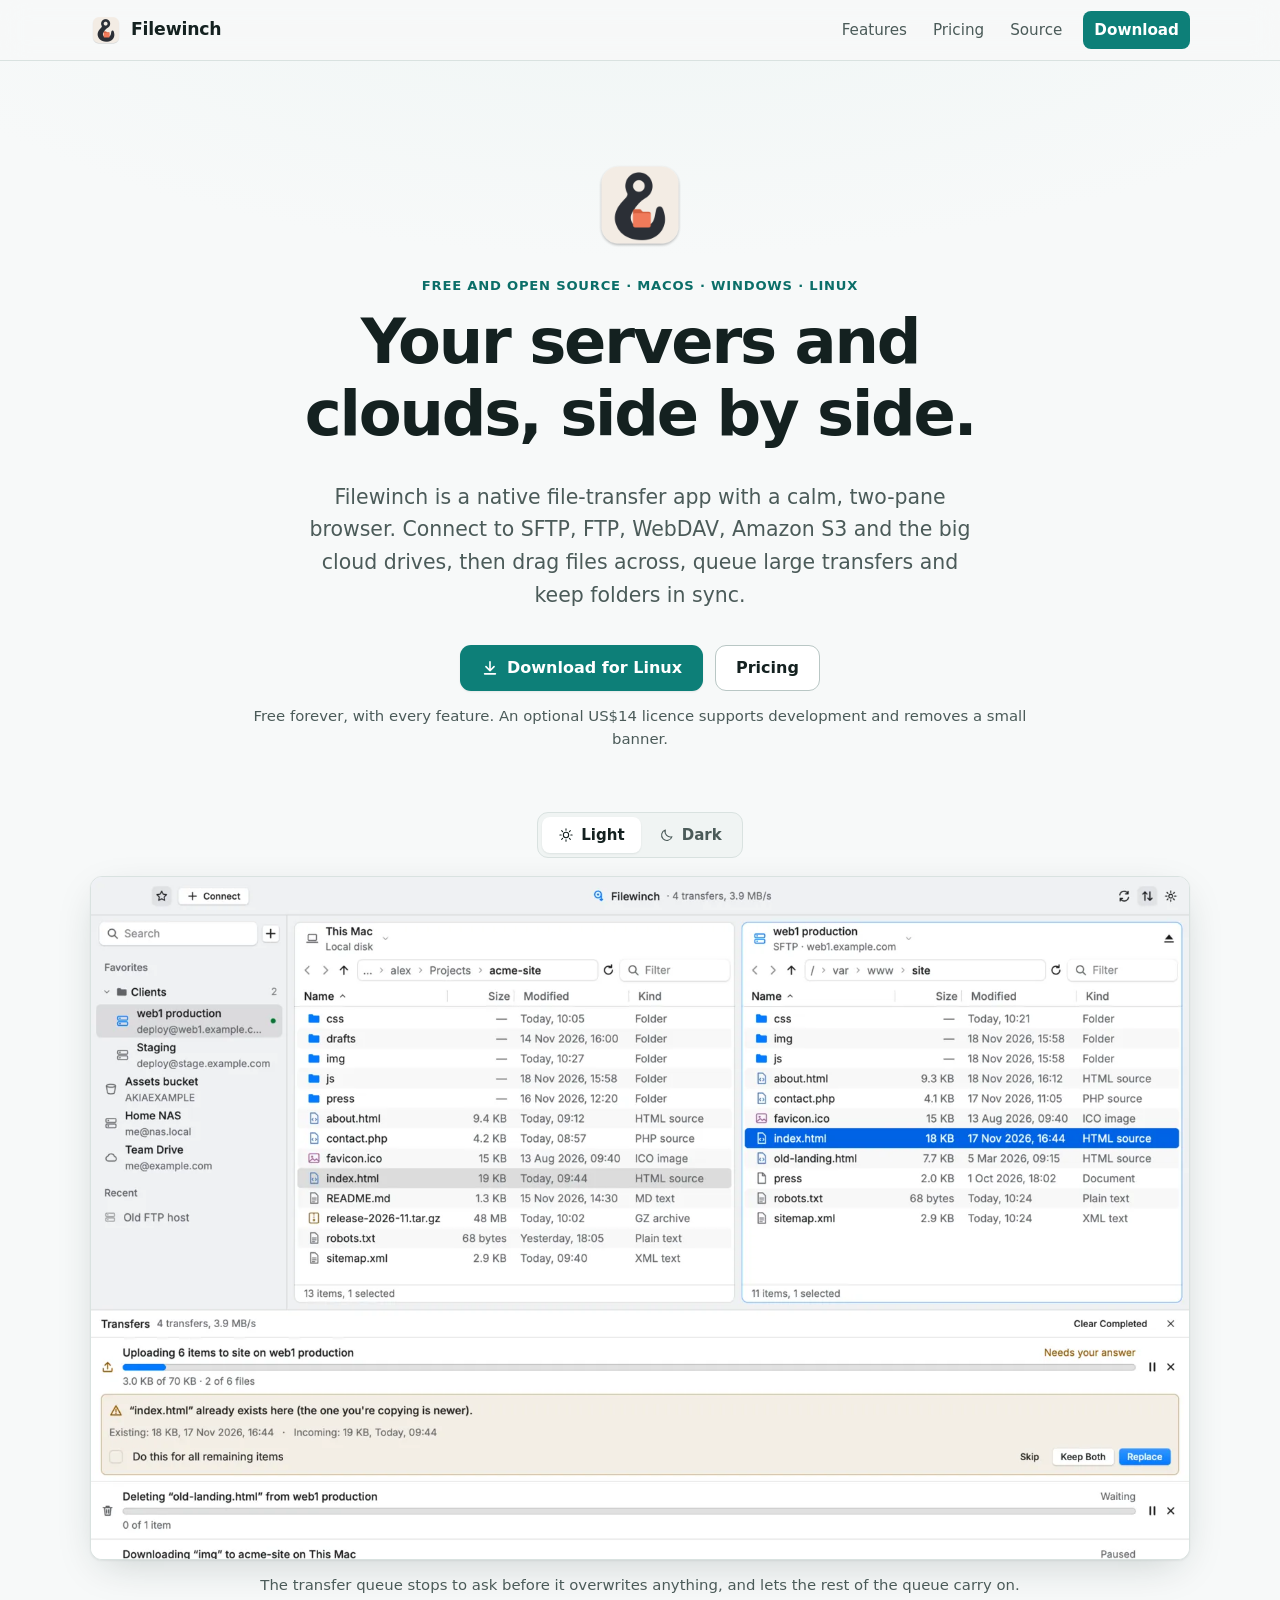
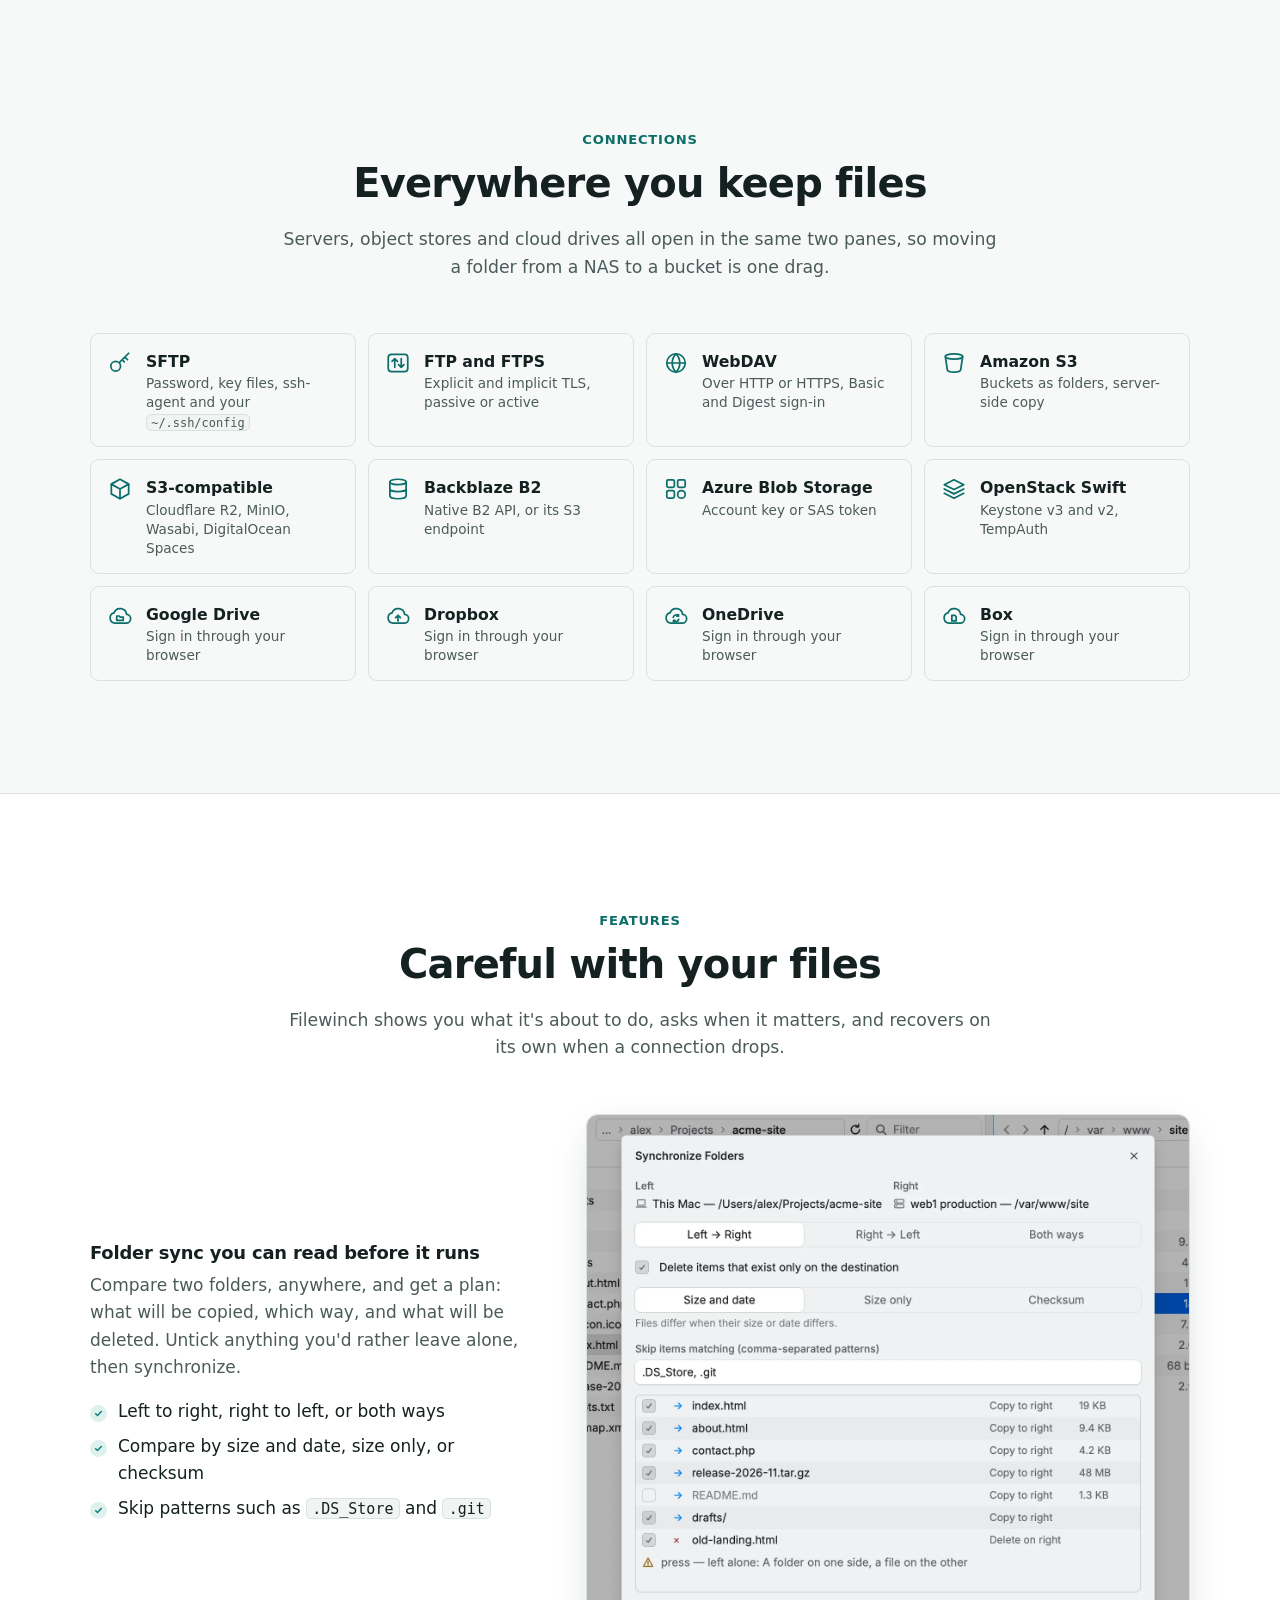
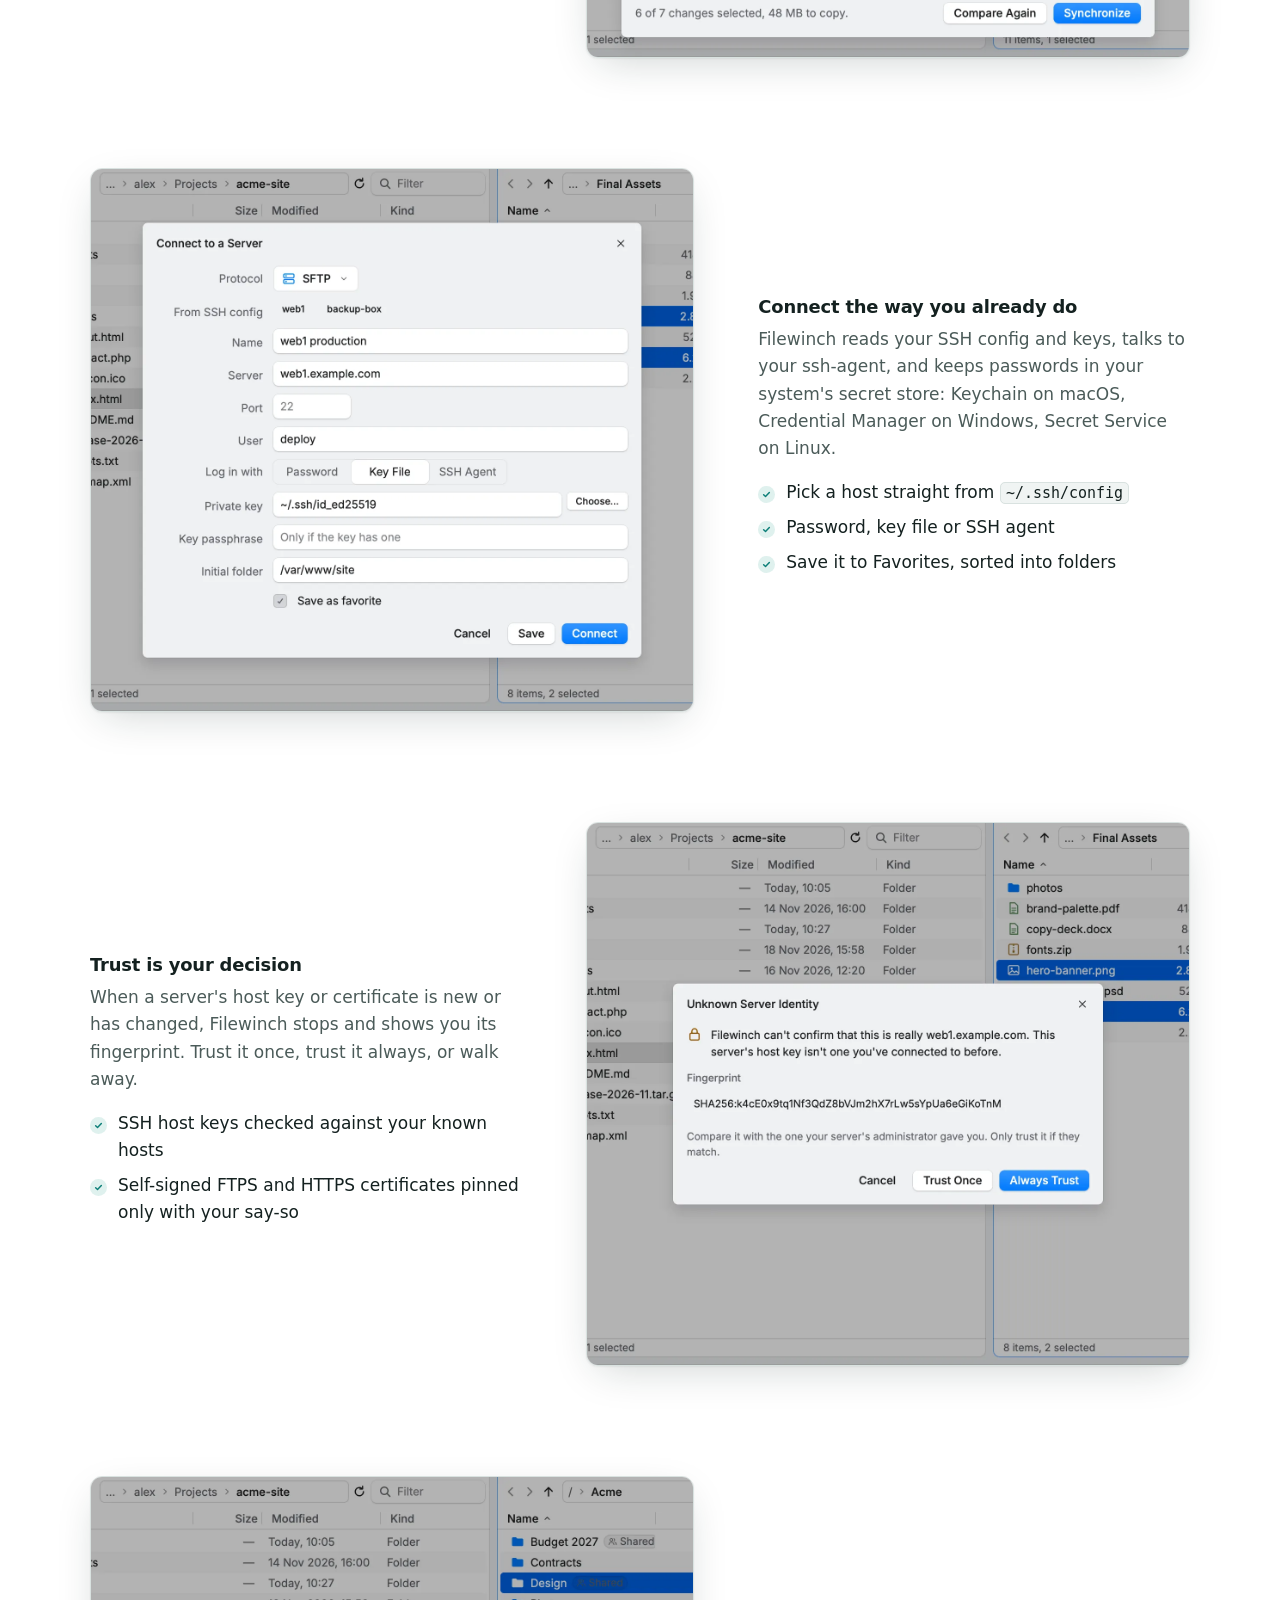
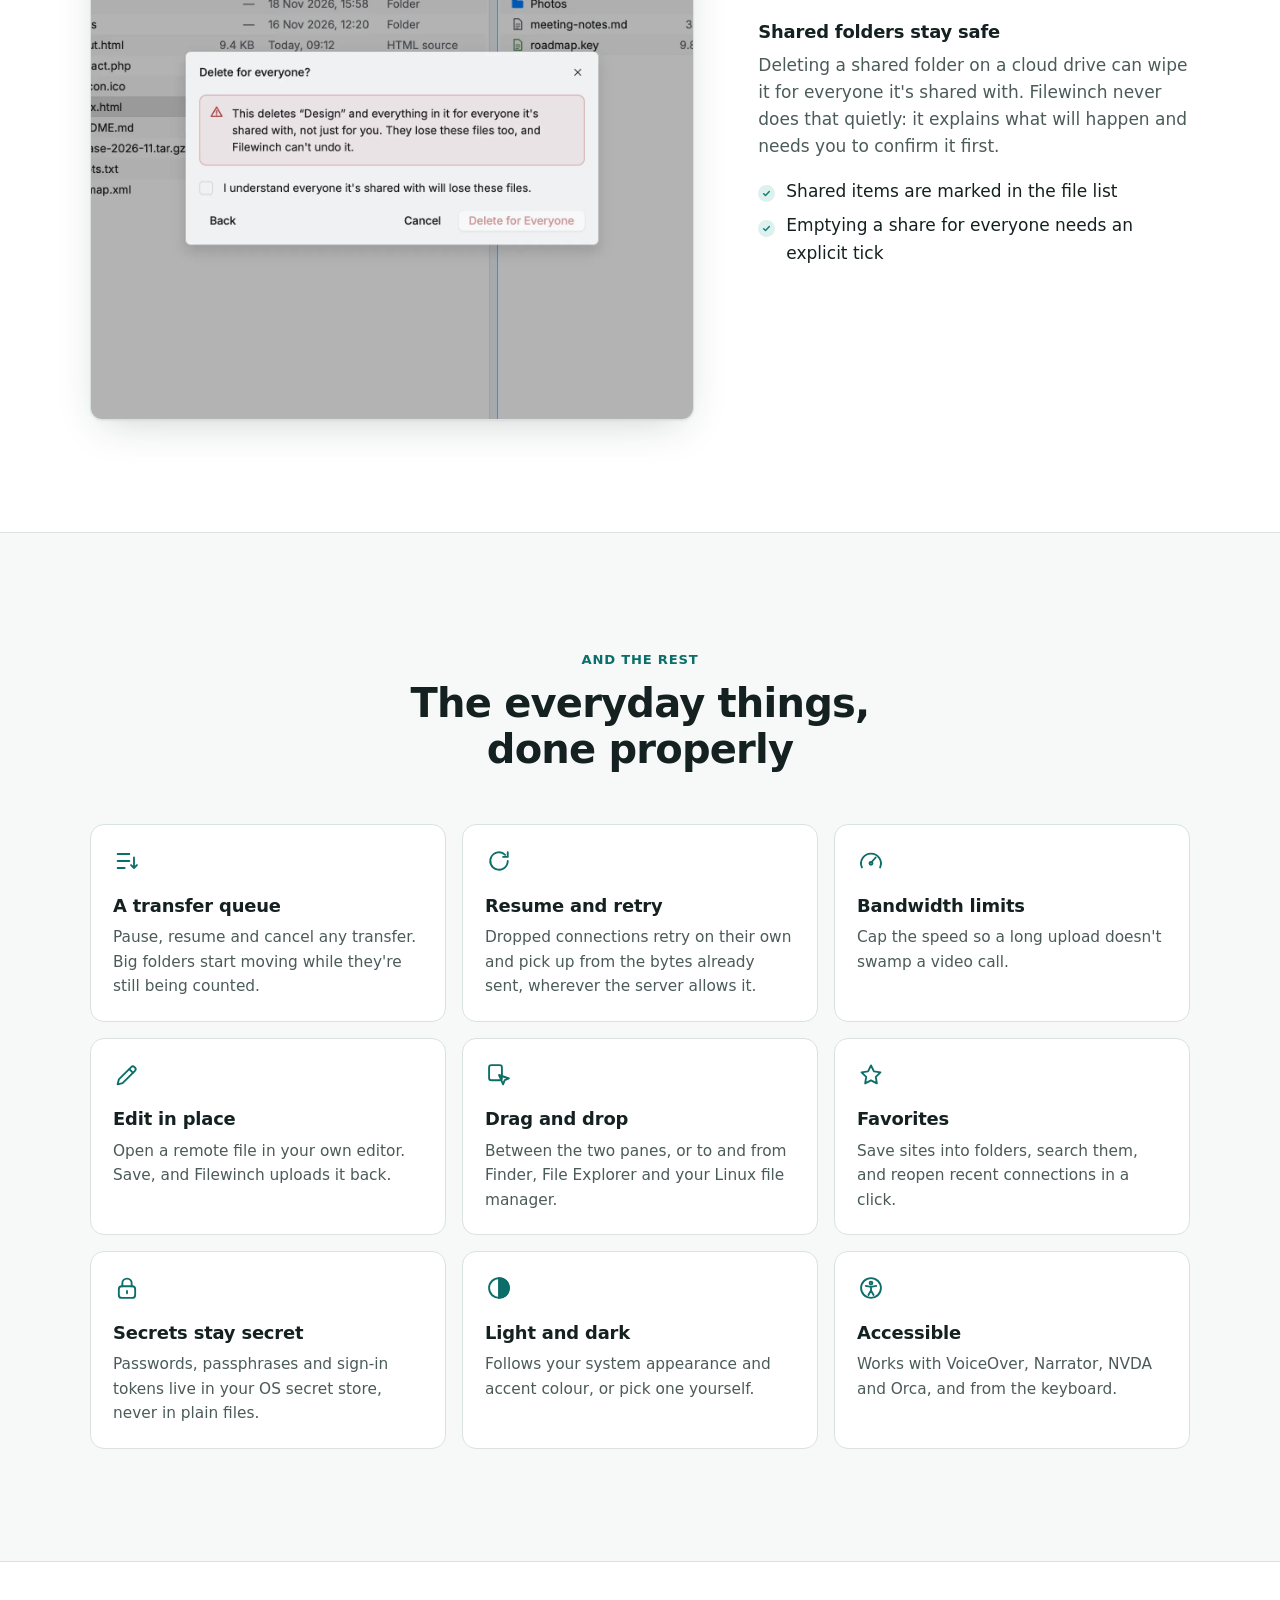
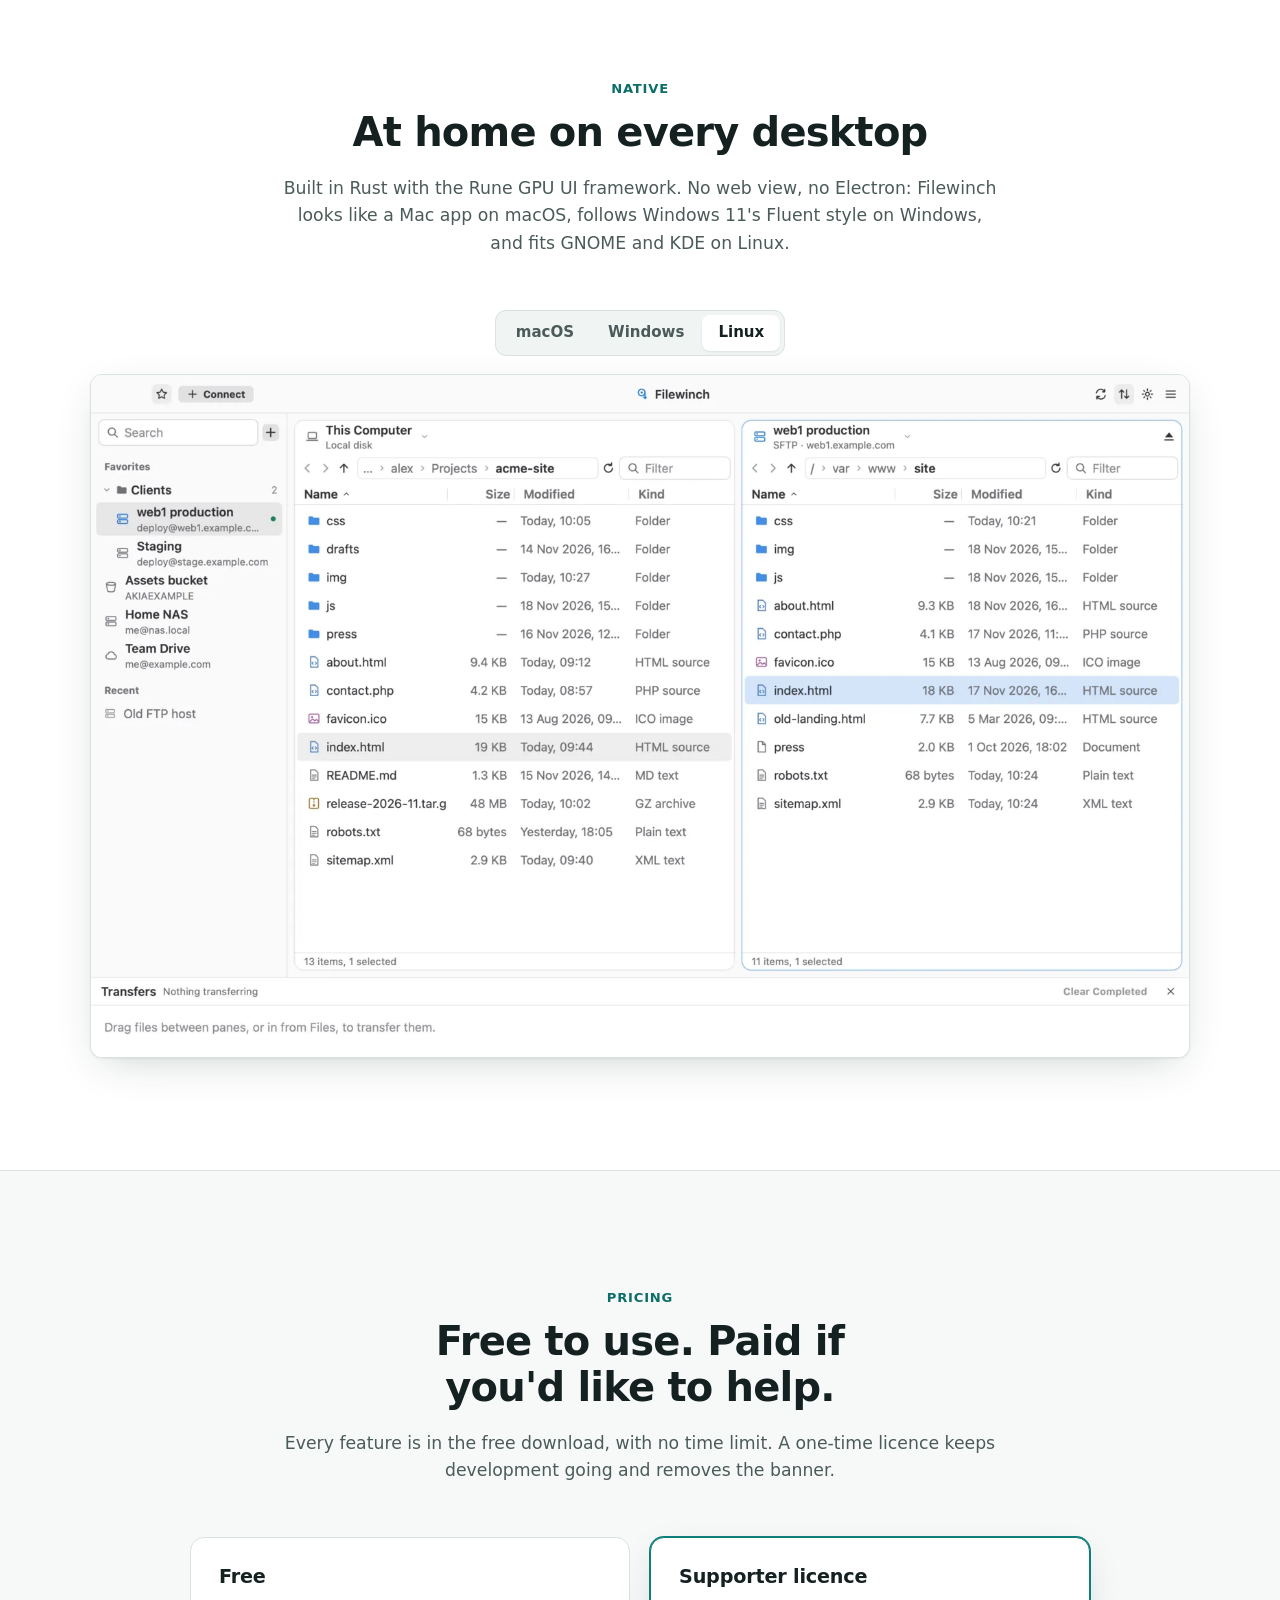
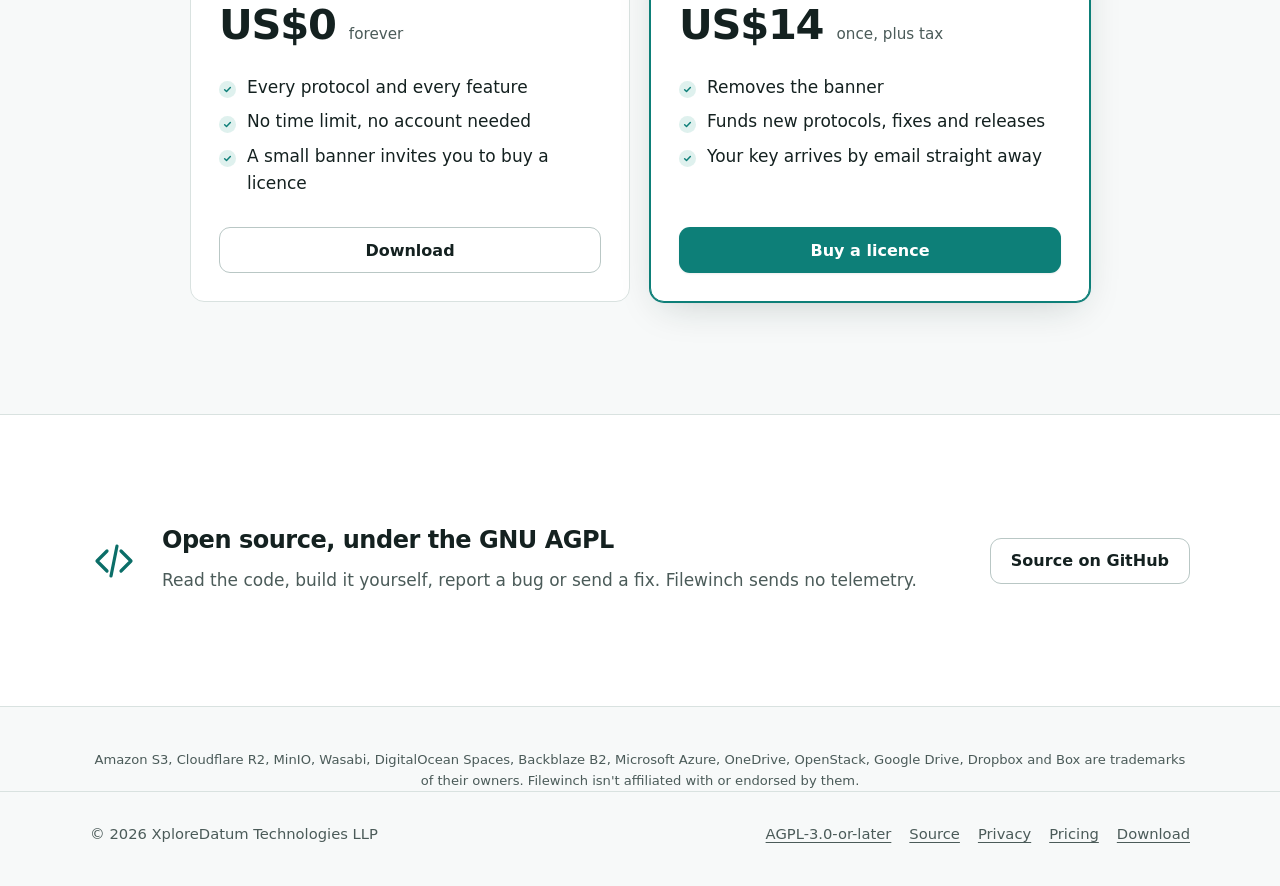
==== commit d8c93af8: "New app icon: a charcoal lifting hook carrying a coral folder Master and small-size SVGs, macOS .icn" ====
--- a/site/index.html
+++ b/site/index.html
@@ -17,7 +17,7 @@
 <meta property="og:image" content="https://xploredatum.github.io/filewinch/assets/og.png">
 <meta property="og:image:width" content="1200">
 <meta property="og:image:height" content="630">
-<meta property="og:image:alt" content="The Filewinch window: two file panes and a transfer queue, beside the Filewinch winch icon.">
+<meta property="og:image:alt" content="The Filewinch window: two file panes and a transfer queue, beside the Filewinch hook icon.">
 <meta name="twitter:card" content="summary_large_image">
 <link rel="icon" href="favicon.ico" sizes="any">
 <link rel="icon" href="assets/icons/favicon.svg" type="image/svg+xml">
